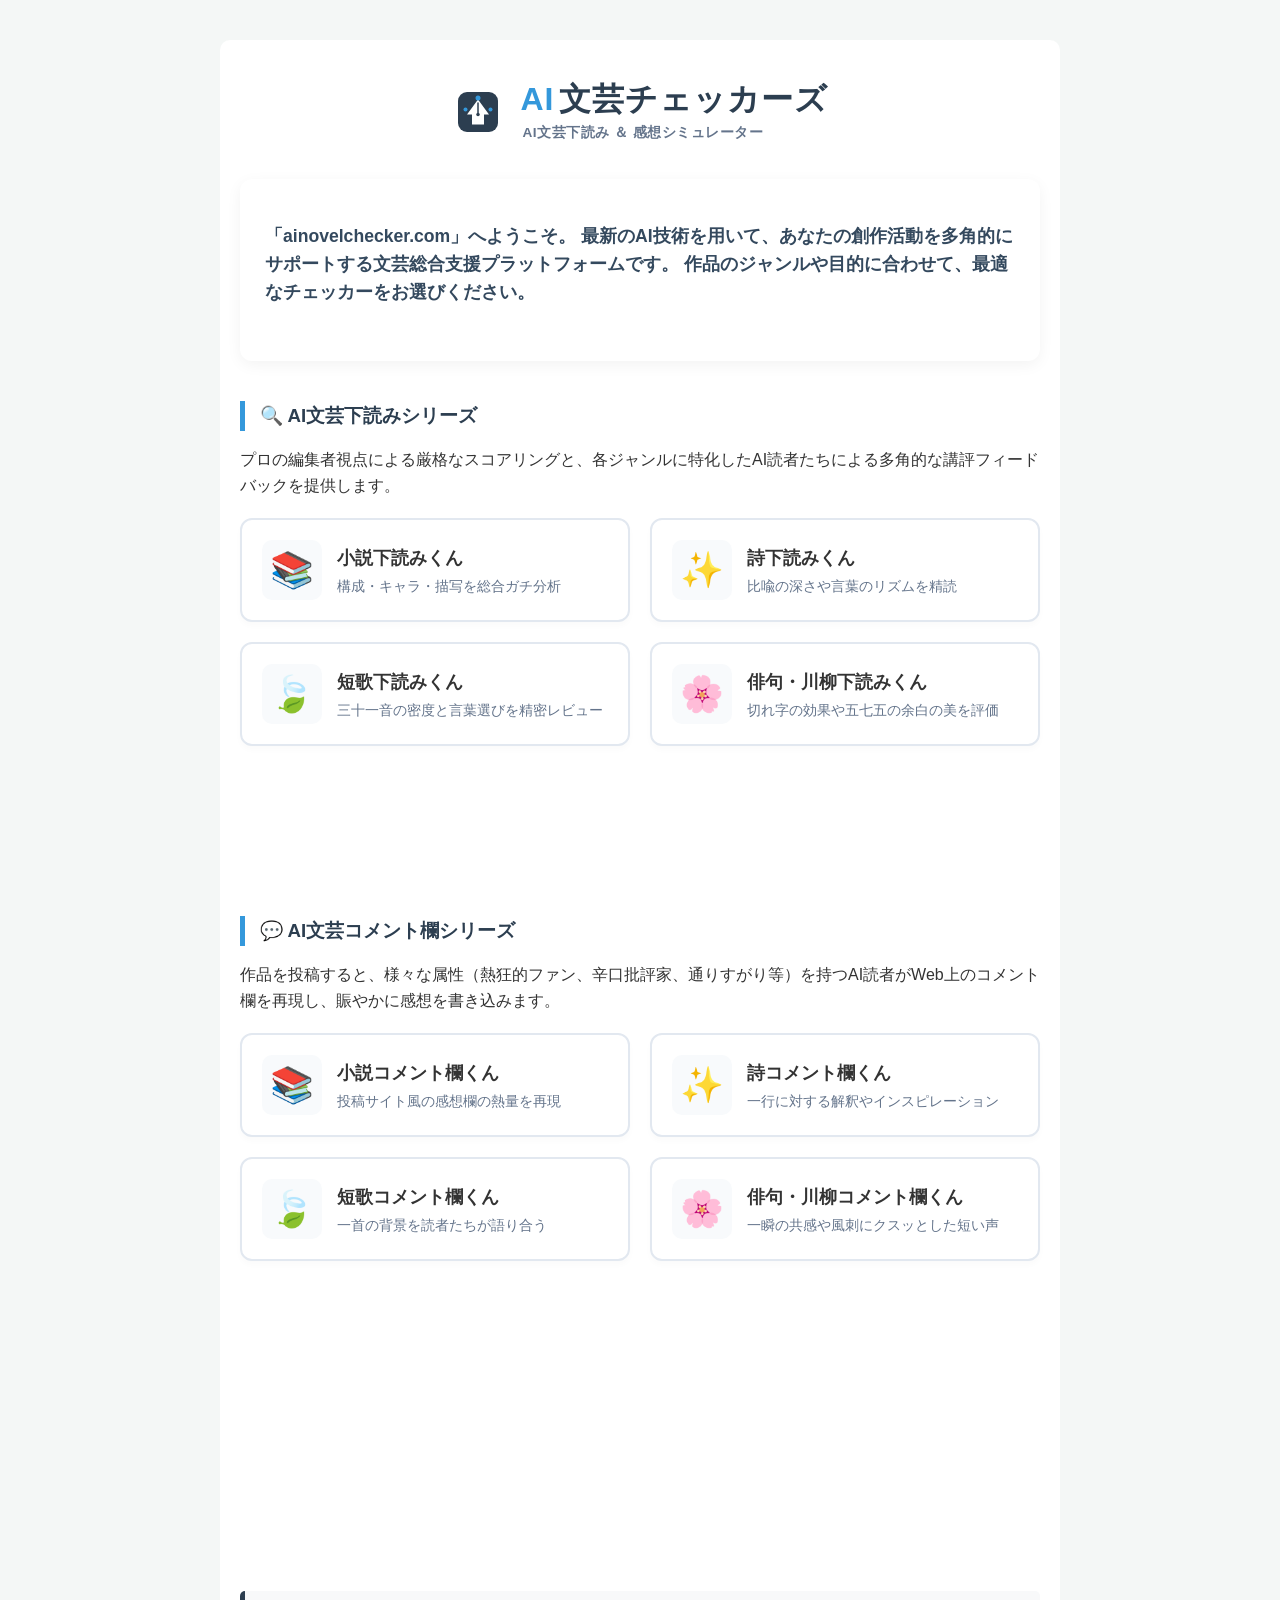
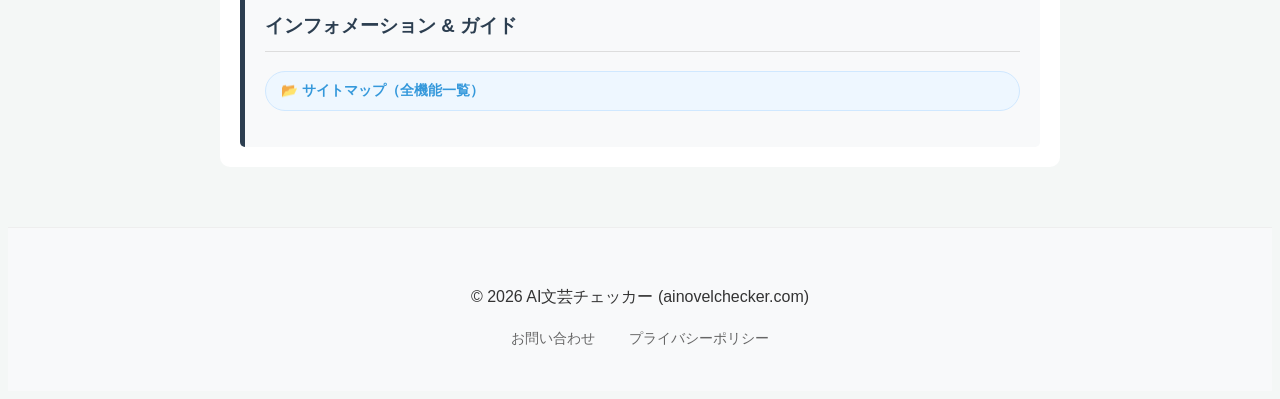
==== index.html @ 9fc8358b "Fix i-mobile ad not rendering for slots added after spot.js load spot.js drains the adsbyimobile que" ====
<!DOCTYPE html>
<html lang="ja">

<head>
    <!-- 👇 ブラウザのタブにロゴを表示する魔法の1行 -->
    <link rel="icon" href="data:image/svg+xml,<svg xmlns='http://www.w3.org/2000/svg' viewBox='0 0 100 100'><rect x='10' y='10' width='80' height='80' rx='18' fill='%232c3e50'/><path d='M50,25 L72,55 L62,55 L62,75 L38,75 L38,55 L28,55 Z' fill='%23ffffff'/><line x1='50' y1='32' x2='50' y2='52' stroke='%232c3e50' stroke-width='3' stroke-linecap='round'/><circle cx='50' cy='55' r='3.5' fill='%232c3e50'/><circle cx='50' cy='22' r='5' fill='%233498db'/><circle cx='75' cy='45' r='4' fill='%233498db'/><circle cx='25' cy='45' r='4' fill='%233498db'/><line x1='50' y1='22' x2='50' y2='25' stroke='%233498db' stroke-width='2'/><line x1='72' y1='48' x2='75' y2='45' stroke='%233498db' stroke-width='2'/><line x1='28' y1='48' x2='25' y2='45' stroke='%233498db' stroke-width='2'/></svg>">
    <meta charset="UTF-8">
    <title>AI文芸チェッカーズ | 総合ポータル</title>
    <meta name="description" content="最新のAIを活用した文芸支援プラットフォーム。小説、詩、短歌、俳句の多角的な下読み分析から、読者の反応を再現するコメント欄シミュレーターまで。">
    <meta property="og:title" content="AI文芸チェッカーズ">
    <meta property="og:description" content="AIによる文芸創作支援総合ツール。">
    <meta property="og:type" content="website">
    <meta name="twitter:card" content="summary_large_image">
    <link rel="stylesheet" href="./style.css">
    <style>
        .ad-slot { text-align: center; margin: 40px auto; }
        #ad-slot-1 { min-height: 90px; }
        #ad-slot-2 { min-height: 250px; }
        .ad-sp { display: none; }
        @media (max-width: 768px) {
            .ad-pc { display: none !important; }
            .ad-sp { display: block; }
            body { padding-bottom: 70px; } /* 画面下固定の広告に隠れないための余白 */
        }
    </style>
    <script async src="https://www.googletagmanager.com/gtag/js?id=G-DGFSC9SSPG"></script>
    <script>
        window.dataLayer = window.dataLayer || [];
        function gtag() { dataLayer.push(arguments); }
        gtag('js', new Date());
        gtag('config', 'G-DGFSC9SSPG');
    </script>
</head>

<body>
    <div class="container">
        <!-- 💡 29行目付近の <h1> を、以下のロゴ付きデザインに差し替え -->
<div class="site-logo-container">
    <svg class="site-logo-mark" xmlns="http://www.w3.org/2000/svg" viewBox="0 0 100 100" width="50" height="50">
        <!-- 外枠の知的なスクエア（濃紺） -->
        <rect x="10" y="10" width="80" height="80" rx="18" fill="#2c3e50" />
        
        <!-- 万年筆のペン先（シャープな白抜き） -->
        <path d="M50,25 L72,55 L62,55 L62,75 L38,75 L38,55 L28,55 Z" fill="#ffffff" />
        
        <!-- ペン先のスリット（スリット自体がAIのラインを兼ねる） -->
        <line x1="50" y1="32" x2="50" y2="52" stroke="#2c3e50" stroke-width="3" stroke-linecap="round" />
        <circle cx="50" cy="55" r="3.5" fill="#2c3e50" />
        
        <!-- AIのデジタルノード（未来を照らすシアンブルーのドット光） -->
        <circle cx="50" cy="22" r="5" fill="#3498db" />
        <circle cx="75" cy="45" r="4" fill="#3498db" />
        <circle cx="25" cy="45" r="4" fill="#3498db" />
        <line x1="50" y1="22" x2="50" y2="25" stroke="#3498db" stroke-width="2" />
        <line x1="72" y1="48" x2="75" y2="45" stroke="#3498db" stroke-width="2" />
        <line x1="28" y1="48" x2="25" y2="45" stroke="#3498db" stroke-width="2" />
    </svg>
    <div class="site-logo-text">
        <h1 class="main-title"><span class="highlight-ai">AI</span>文芸チェッカーズ</h1>
        <p class="sub-tagline">AI文芸下読み ＆ 感想シミュレーター</p>
    </div>
</div>
        
        <section class="service-description">
            <p class="lead-text">
                「ainovelchecker.com」へようこそ。
                最新のAI技術を用いて、あなたの創作活動を多角的にサポートする文芸総合支援プラットフォームです。
                作品のジャンルや目的に合わせて、最適なチェッカーをお選びください。
            </p>
        </section>
        
        <div class="role-section editor-role" style="margin-bottom: 40px;">
            <h3>🔍 AI文芸下読みシリーズ</h3>
            <p style="margin-bottom: 20px;">プロの編集者視点による厳格なスコアリングと、各ジャンルに特化したAI読者たちによる多角的な講評フィードバックを提供します。</p>
            

            <div class="reader-intro-grid">
                <a href="./novel/shitayomi.html" class="portal-tile-link text-blue">
                    <span class="tile-icon">📚</span>
                    <div class="tile-main">
                        <h4>小説下読みくん</h4>
                        <p>構成・キャラ・描写を総合ガチ分析</p>
                    </div>
                </a>
                <a href="./poetry/shitayomi.html" class="portal-tile-link text-blue">
                    <span class="tile-icon">✨</span>
                    <div class="tile-main">
                        <h4>詩下読みくん</h4>
                        <p>比喩の深さや言葉のリズムを精読</p>
                    </div>
                </a>
                <a href="./tanka/shitayomi.html" class="portal-tile-link text-blue">
                    <span class="tile-icon">🍃</span>
                    <div class="tile-main">
                        <h4>短歌下読みくん</h4>
                        <p>三十一音の密度と言葉選びを精密レビュー</p>
                    </div>
                </a>
                <a href="./haiku/shitayomi.html" class="portal-tile-link text-blue">
                    <span class="tile-icon">🌸</span>
                    <div class="tile-main">
                        <h4>俳句・川柳下読みくん</h4>
                        <p>切れ字の効果や五七五の余白の美を評価</p>
                    </div>
                </a>
            </div>
        </div>

        <!-- 広告①（PCのみ）：シリーズ間 -->
        <div id="ad-slot-1" class="ad-slot ad-pc"></div>

        <div class="role-section reader-role" style="margin-bottom: 40px;">
            <h3>💬 AI文芸コメント欄シリーズ</h3>
            <p style="margin-bottom: 20px;">作品を投稿すると、様々な属性（熱狂的ファン、辛口批評家、通りすがり等）を持つAI読者がWeb上のコメント欄を再現し、賑やかに感想を書き込みます。</p>
            
            <div class="reader-intro-grid">
                <a href="./novel/comment.html" class="portal-tile-link text-green">
                    <span class="tile-icon">📚</span>
                    <div class="tile-main">
                        <h4>小説コメント欄くん</h4>
                        <p>投稿サイト風の感想欄の熱量を再現</p>
                    </div>
                </a>
                <a href="./poetry/comment.html" class="portal-tile-link text-green">
                    <span class="tile-icon">✨</span>
                    <div class="tile-main">
                        <h4>詩コメント欄くん</h4>
                        <p>一行に対する解釈やインスピレーション</p>
                    </div>
                </a>
                <a href="./tanka/comment.html" class="portal-tile-link text-green">
                    <span class="tile-icon">🍃</span>
                    <div class="tile-main">
                        <h4>短歌コメント欄くん</h4>
                        <p>一首の背景を読者たちが語り合う</p>
                    </div>
                </a>
                <a href="./haiku/comment.html" class="portal-tile-link text-green">
                    <span class="tile-icon">🌸</span>
                    <div class="tile-main">
                        <h4>俳句・川柳コメント欄くん</h4>
                        <p>一瞬の共感や風刺にクスッとした短い声</p>
                    </div>
                </a>
            </div>
        </div>

        <!-- 広告②（PCのみ）：トップ下部 -->
        <div id="ad-slot-2" class="ad-slot ad-pc"></div>

        <div class="editor-section" style="background: #f8f9fa; border-left: 5px solid #2c3e50;">
            <h3>インフォメーション & ガイド</h3>
            <ul class="analysis-points" style="display: grid; grid-template-columns: repeat(auto-fit, minmax(200px, 1fr)); gap: 10px; margin-top: 15px;">
                <li>📂 <a href="./sitemap.html" style="color: #3498db; text-decoration: none; font-weight: bold;">サイトマップ（全機能一覧）</a></li>
            </ul>
        </div>
    </div>

    <footer class="site-footer">
        <div class="footer-content">
            <p>© 2026 AI文芸チェッカー (ainovelchecker.com)</p>
            <div class="footer-links">
                <a href="https://forms.gle/KT9CneuF4Z4AGE18A" target="_blank">お問い合わせ</a>
                <a href="./privacy.html">プライバシーポリシー</a>
            </div>
        </div>
    </footer>


    <!-- 広告③のスマホ用（画面下固定）。スマホ幅のときだけ読み込む -->
    <div id="ad-slot-sp" class="ad-sp"></div>

    <script>
    // i-mobile 広告：PC用2枠とスマホ用1枠を画面幅で出し分けて読み込む
    (function () {
        var isPC = window.matchMedia('(min-width: 769px)').matches;
        // 標準タグと同じく、広告ごとに spot.js を読み込む（読み込み済みの後から追加した枠も処理させるため）
        function showAd(slotId, mid, asid, elementId) {
            var slot = document.getElementById(slotId);
            if (!slot || slot.getAttribute('data-loaded')) return;
            slot.setAttribute('data-loaded', '1');
            var box = document.createElement('div');
            box.id = elementId;
            slot.appendChild(box);
            (window.adsbyimobile = window.adsbyimobile || []).push({
                pid: 85497, mid: mid, asid: asid, type: 'banner', display: 'inline', elementid: elementId
            });
            var s = document.createElement('script');
            s.async = true;
            s.src = 'https://imp-adedge.i-mobile.co.jp/script/v1/spot.js?20220104';
            box.appendChild(s);
        }

        if (isPC) {
            // ① シリーズ間（ビッグバナー）
            showAd('ad-slot-1', 596678, 1946949, 'im-d3920e8532cb47bbaefc0fcbe9091da3');
            // ② トップ下部（レクタングル）
            showAd('ad-slot-2', 596678, 1946950, 'im-142f1d3ccf2b4320bd698e949b0eedc1');
        } else {
            // スマホ（画面下固定）
            var sp = document.getElementById('ad-slot-sp');
            sp.style.cssText = 'position:fixed;bottom:0;left:0;right:0;width:100%;background:rgba(0,0,0,0.7);z-index:99998;text-align:center;transform:translate3d(0,0,0);';
            showAd('ad-slot-sp', 596679, 1946951, 'im-76718169a1a44655a39a4279729cdf89');
        }
    })();
    </script>

    <script>
        // リンクカードにホバーエフェクト用スタイルをJSから適用、またはcssに書いてもOKです
        document.querySelectorAll('.intro-card').forEach(card => {
            card.addEventListener('mouseenter', () => card.style.transform = 'translateY(-5px)');
            card.addEventListener('mouseleave', () => card.style.transform = 'translateY(0)');
        });
    </script>
</body>

</html>
---- style.css ----
body {
    font-family: sans-serif;
    background: #f4f7f6;
    color: #333;
    line-height: 1.6;
}

.container {
    height: auto !important;
    overflow: visible !important;
    max-width: 800px;
    margin: 40px auto;
    padding: 20px;
    background: white;
    border-radius: 10px;
    shadow: 0 4px 6px rgba(0, 0, 0, 0.1);
}


#result {
    overflow: visible !important; /* 隠れている部分を強制的に出す */
    height: auto !important;     /* 高さを固定せず中身に合わせる */
    background-color: white;     /* 背景が透明だと真っ白に見えることがある */
}

textarea {
    width: 100%;
    height: 300px;
    margin-bottom: 20px;
    padding: 10px;
    border: 1px solid #ddd;
    border-radius: 5px;
    font-size: 16px;
}

.actions {
    display: flex;
    justify-content: space-between;
    align-items: center;
    margin-bottom: 20px;
}

button {
    padding: 10px 25px;
    background: #2c3e50;
    color: white;
    border: none;
    border-radius: 5px;
    cursor: pointer;
    font-size: 18px;
}

button:hover {
    background: #34495e;
}

.hidden {
    display: none !important;
}

/* 報酬・保存エリア全体の調整 */
/* 保存エリア：リワード用からシンプルに書き換え */
.save-area {
    display: flex;
    justify-content: center;
    margin: 40px 0;
}

#save-image-btn {
    padding: 15px 40px;
    font-size: 1.2rem;
    background-color: #27ae60;
    color: white;
    border: none;
    border-radius: 50px;
    cursor: pointer;
    box-shadow: 0 4px 15px rgba(39, 174, 96, 0.3);
}

/* 4枚を並べるグリッド */
.example-grid {
    display: grid;
    /* 💡 最小幅を「40%以上」にすることで、3枚目が必ず2行目に落ちるようにします */
    grid-template-columns: repeat(auto-fit, minmax(45%, 1fr)); 
    gap: 15px; 
    margin-top: 20px;
    max-width: 600px; /* 💡 あまり広がりすぎないよう制限 */
    margin-left: auto;
    margin-right: auto;
}

/* 画像とラベルを囲む枠 */
.thumb-wrapper {
    display: flex;
    flex-direction: column;
    align-items: center;
    background: #ffffff;
    padding: 8px;
    border-radius: 8px;
    border: 1px solid #eee;
    box-shadow: 0 2px 5px rgba(0,0,0,0.05);
    transition: 0.3s;
}

.thumb-wrapper:hover {
    transform: translateY(-3px);
    border-color: #3498db;
    box-shadow: 0 5px 15px rgba(0,0,0,0.1);
}

/* 画像自体の設定 */
.zoomable {
    width: 100%;
    height: auto;
    cursor: pointer;
    border-radius: 4px;
}

/* ラベル */
.thumb-label {
    margin-top: 8px;
    font-size: 0.8rem;
    color: #555;
    font-weight: bold;
}

/* 📱 スマホ画面（幅が狭い時）の設定 */
@media (max-width: 480px) {
    .example-grid {
        /* スマホでも2-2を維持するか、1列にするか選べます */
        /* 1列にしたい場合はここを 1fr にしてください */
        grid-template-columns: repeat(2, 1fr); 
        gap: 10px;
    }
}

/* フッターデザイン */
.site-footer {
    margin-top: 60px;
    padding: 40px 0;
    background-color: #f8f9fa;
    border-top: 1px solid #eee;
    text-align: center;
}

.footer-links a {
    margin: 0 15px;
    color: #666;
    text-decoration: none;
    font-size: 0.9rem;
}

.footer-links a:hover {
    text-decoration: underline;
}

/* ポリシーモーダル */
#policy-modal {
    position: fixed;
    top: 0; left: 0; width: 100%; height: 100%;
    background: rgba(0,0,0,0.7);
    display: flex; justify-content: center; align-items: center;
    z-index: 2000;
}
.modal-content {
    background: white; padding: 30px; border-radius: 10px; max-width: 500px;
}

.service-description {
    text-align: left;
    margin-bottom: 40px;
    background: #ffffff;
    padding: 25px;
    border-radius: 12px;
    box-shadow: 0 4px 15px rgba(0,0,0,0.05);
}

.lead-text {
    font-size: 1.1rem;
    color: #34495e;
    margin-bottom: 30px;
    font-weight: bold;
}

.role-section h3 {
    color: #2c3e50;
    border-left: 5px solid #3498db;
    padding-left: 15px;
    margin-bottom: 15px;
}

.analysis-points {
    display: flex;
    flex-wrap: wrap;
    gap: 10px;
    list-style: none;
    padding: 0;
}

.analysis-points li {
    background: #eef7ff;
    padding: 8px 15px;
    border-radius: 20px;
    font-size: 0.85rem;
    border: 1px solid #d0e8ff;
}

.section-divider {
    border: 0;
    border-top: 1px dashed #ddd;
    margin: 30px 0;
}

.reader-intro-grid {
    display: grid;
    /* 💡 ここがポイント：最小幅を「45%」程度にすることで、3列目を強引に次の行へ送ります */
    grid-template-columns: repeat(auto-fit, minmax(45%, 1fr));
    gap: 20px; /* 少し広めに取ると2-2の境界が綺麗に見えます */
    margin-top: 15px;
}

/* 📱 スマホ（幅が狭い画面）では1列にするための設定 */
@media (max-width: 600px) {
    .reader-intro-grid {
        grid-template-columns: 1fr;
    }
}

.intro-card {
    background: #fdfdfd;
    border: 1px solid #eee;
    padding: 15px;
    border-radius: 8px;
    /* 💡 高さを揃えるために display: flex を活用 */
    display: flex;
    flex-direction: column;
    height: 100%; 
}

.intro-card:hover {
    transform: translateY(-3px);
    border-color: #3498db;
}

.intro-card h4 {
    margin: 0 0 10px 0;
    color: #3498db;
    font-size: 1rem;
}

.guide-text {
    font-size: 1.2rem;
    font-weight: bold;
    color: #2c3e50;
    margin-top: 30px;
}

/* 「JPGダウンロード」ボタン */
#save-image-btn {
    background-color: #27ae60; /* 成功・保存をイメージする緑系 */
    color: white;
}

#save-image-btn:hover {
    background-color: #219150;
    transform: translateY(-2px);
}

/* ボタン同士が重ならないようにマージンを追加 */
.reward-area button + button {
    margin-top: 15px;
}

/* 広告モーダルの背景 */
#video-ad-modal {
    position: fixed;
    top: 0; left: 0;
    width: 100%; height: 100%;
    background: rgba(0, 0, 0, 0.9);
    display: flex;
    justify-content: center;
    align-items: center;
    z-index: 10000;
}

/* 広告の中身 */
.ad-content {
    width: 90%;
    max-width: 400px;
    background: #222;
    padding: 20px;
    border-radius: 10px;
    text-align: center;
    color: white;
}

.ad-video-placeholder {
    width: 100%;
    height: 200px;
    background: #444;
    display: flex;
    justify-content: center;
    align-items: center;
    margin-bottom: 20px;
}

/* プログレスバー */
.progress-bar-container {
    width: 100%;
    height: 8px;
    background: #555;
    border-radius: 4px;
    margin-top: 10px;
    overflow: hidden;
}

#ad-progress-bar {
    width: 0%;
    height: 100%;
    background: #f1c40f;
    transition: width 1s linear; /* 1秒ごとにスムーズに伸びる */
}

/* バナー全体のコンテナ */
.ad-banner-top, .ad-banner-bottom {
    width: 100%;
    margin: 20px auto;
    text-align: center;
}

/* 728x90サイズの枠（レスポンシブ対応） */
.ad-placeholder-728x90 {
    display: inline-block;
    max-width: 100%; /* 画面からはみ出さないように */
    background: #fdfdfd;
    border: 1px solid #eee;
    overflow: hidden;
}

.ad-placeholder-728x90 img {
    max-width: 100%;
    height: auto;
    display: block;
}

/* モバイル用の調整：画面が狭いときはバナーを少し小さく見せる */
@media (max-width: 768px) {
    .ad-banner-top {
        margin: 10px 0;
    }
    .ad-label {
        transform: scale(0.8);
    }
}

/* 共通の広告ラベル */
.ad-label {
    font-size: 10px;
    color: #999;
    text-align: center;
    margin-bottom: 5px;
    letter-spacing: 1px;
}

/* ローディング中の広告（四角形 300x250想定） */
.ad-space-loading {
    margin-top: 30px;
    padding: 15px;
    background: #f0f0f0;
    border-radius: 8px;
}

/* 結果の間の広告（横長 728x90想定） */
.ad-space-inline {
    margin: 30px 0;
    padding: 10px 0;
    text-align: center;
}

.ad-placeholder, .ad-placeholder-horizontal {
    display: flex;
    justify-content: center;
    align-items: center;
    background: #fff;
    border: 1px dashed #ccc;
    min-height: 100px;
}

.result-header {
    text-align: center; /* 中央寄せにするとインパクトが出ます */
    margin-top: -10px;
    margin-bottom: 30px;
    padding-bottom: 20px;
    border-bottom: 2px dashed #ddd;
}

.result-header h2 {
    margin-bottom: 20px;
    font-size: 1.5rem;
}

/* メインの大きな星専用のスタイル */
#main-star-rating {
    font-size: 2rem; /* サイズを大きく */
    letter-spacing: 8px;
    filter: drop-shadow(0 0 2px rgba(241, 196, 15, 0.5)); /* ほんのり光らせる */
}

/* ついでに、平均スコアの数字も強調 */
#avg-score {
    color: #e67e22;
    font-size: 2.0rem;
}

/* チャートのサイズ固定 */
.chart-container {
    width: 100%;
    max-width: 400px;
    margin: 0 auto;
    position: relative;
}

/* 読者カードと編集者エリアの間の区切り */
.editor-feedback-area {
    margin-top: 30px;
    padding-top: 30px;
    border-top: 2px dashed #ddd;
}

/* 編集部総括のボックスを少しプロっぽく */
.editor-section {
    background: #f9f9f9;
    padding: 25px;
    border-radius: 10px;
    border-left: 10px solid #2c3e50;
    margin-top: 20px;
}

.editor-section h3 {
    margin-top: 0;
    color: #2c3e50;
    border-bottom: 1px solid #ddd;
    padding-bottom: 10px;
}

/* 良い点・悪い点の横並び */
.editor-points {
    display: flex;
    gap: 20px;
    margin-bottom: 30px;
}

.point-box {
    flex: 1;
    padding: 15px;
    border-radius: 8px;
}

.good {
    background-color: #e8f5e9;
    border: 1px solid #c8e6c9;
}

.bad {
    background-color: #fff3e0;
    border: 1px solid #ffe0b2;
}

.point-box h3 {
    margin-top: 0;
    font-size: 1.1rem;
}

.point-box ul {
    padding-left: 20px;
    margin-bottom: 0;
}

.point-box li {
    margin-bottom: 8px;
    font-size: 0.95rem;
}

/* スマホ対応：縦並びに切り替え */
@media (max-width: 600px) {
    .editor-points {
        flex-direction: column;
    }
}

/* 読者リスト全体 */
#reader-cards {
    display: flex;
    flex-direction: column;
    gap: 20px;
    margin-top: 20px;
}

/* 読者カード（横長） */
.card {
    display: flex;
    gap: 15px;
    background: #fff;
    padding: 20px;
    border-radius: 8px;
    border: 1px solid #eee;
    box-shadow: 0 2px 4px rgba(0,0,0,0.05);
}

/* アイコン（仮：丸いグレーの円） */
.reader-icon {
    width: 50px;
    height: 50px;
    background: #e0e0e0;
    border-radius: 50%;
    display: flex;
    align-items: center;
    justify-content: center;
    font-size: 1.5rem;
    flex-shrink: 0;
}

/* 右側のコンテンツ */
.reader-content {
    flex-grow: 1;
}

/* 名前・属性・スコアの1行目 */
.reader-header {
    margin-bottom: 5px;
}

.reader-name { font-weight: bold; font-size: 1.1rem; margin-right: 10px; }
.reader-meta { font-size: 0.85rem; color: #777; } /* 性別・age用 */

/* 星と数字の2行目 */
.reader-rating-row {
    display: flex;
    align-items: center;
    gap: 10px;
    margin-bottom: 10px;
}

.reader-score { font-size: 0.9rem; color: #444; font-weight: bold; }

/* コメントの3行目 */
.reader-comment {
    margin: 0;
    font-size: 1.0rem;
    color: #333;
    line-height: 1.5;
}

.card h4 {
    margin: 0;
    color: #e67e22;
}

/* 星の土台（共通） */
.star-rating {
    position: relative;
    display: inline-block;
    font-size: 1.2rem;
    color: #ddd; /* 塗られていない星の色（グレー） */
    letter-spacing: 2px;
    cursor: default;
}

/* 塗りつぶされた星（黄色） */
.star-rating::before {
    content: "★★★★★";
    position: absolute;
    top: 0;
    left: 0;
    width: var(--rating-width); /* ここがJSで動的に変わる（重要） */
    color: #f1c40f; /* 塗りつぶしの色（ゴールド） */
    overflow: hidden;
    white-space: nowrap;
}

/* 読者カード内の星の位置調整 */
.reader-stars-container {
    margin-left: 10px;
    vertical-align: middle;
}

.editor-section {
    margin-top: 30px;
    padding: 20px;
    background: #eee;
    border-radius: 5px;
}

#loading {
    text-align: center;
    font-weight: bold;
    color: #3498db;
}

/* style.css の末尾に追加 */
#image-modal {
    position: fixed;
    top: 0;
    left: 0;
    width: 100%;
    height: 100%;
    z-index: 9999;
    display: flex;
    justify-content: center;
    align-items: center;
}

#image-modal.hidden {
    display: none !important; /* hiddenクラスがある時は完全に消す */
}

.modal-overlay {
    position: absolute;
    top: 0;
    left: 0;
    width: 100%;
    height: 100%;
    background: rgba(0, 0, 0, 0.85);
    cursor: pointer; /* 「ここを押せば閉じられる」と視覚的に伝える */
}

.modal-content-wrapper {
    position: relative;
    max-width: 90%;
    max-height: 90%;
    z-index: 10000;
}

#full-img {
    width: 100%;
    height: auto;
    border: 3px solid white;
    border-radius: 5px;
}

.close-modal {
    position: absolute;
    top: -45px; /* 少し上に余裕を持たせる */
    right: 0;
    color: white;
    font-size: 40px; /* 少し大きく */
    cursor: pointer;
    padding: 10px; /* クリックできる範囲を広げる */
    line-height: 1;
}

/* ポータル用の追加スタイル */
.portal-grid {
    margin-top: 40px;
}

.portal-link {
    text-decoration: none;
    color: inherit;
    transition: transform 0.2s, border-color 0.2s;
    cursor: pointer;
}

.portal-link:hover {
    transform: translateY(-5px);
    border-color: #3498db;
    background: #f8fbff;
}

.portal-link.full-width {
    grid-column: 1 / -1; /* 2列をぶち抜いて表示 */
    text-align: center;
}

.portal-link.full-width .reader-icon {
    margin: 0 auto 10px auto;
}

.portal-about {
    margin-top: 50px;
    border-left: 5px solid #2c3e50;
    background: #f9f9f9;
}

.portal-about a {
    color: #3498db;
    text-decoration: none;
}

.portal-about a:hover {
    text-decoration: underline;
}

/* ==========================================
   🚀 ポータル専用 タイルリンクデザイン
   ========================================== */
.portal-tile-link {
    display: flex;
    align-items: center;
    gap: 15px;
    background: #ffffff;
    border: 2px solid #e2e8f0;
    border-radius: 12px;
    padding: 20px;
    text-decoration: none;
    color: inherit;
    transition: all 0.2s ease;
    box-shadow: 0 4px 6px rgba(0, 0, 0, 0.02);
}

/* 左側の大きな絵文字アイコン */
.tile-icon {
    font-size: 2.2rem;
    display: flex;
    align-items: center;
    justify-content: center;
    width: 60px;
    height: 60px;
    background: #f8fafc;
    border-radius: 10px;
    flex-shrink: 0;
    transition: transform 0.2s ease;
}

.tile-main {
    flex-grow: 1;
}

.tile-main h4 {
    margin: 0 0 5px 0;
    font-size: 1.1rem;
    font-weight: bold;
    transition: color 0.2s ease;
}

.tile-main p {
    margin: 0;
    font-size: 0.85rem;
    color: #64748b;
    line-height: 1.4;
}

/* 🟦 下読みシリーズ（ブルー）のホバー効果 */
.text-blue:hover {
    border-color: #3498db;
    background: #f0f7fc;
    transform: translateY(-3px);
    box-shadow: 0 6px 15px rgba(52, 152, 219, 0.15);
}
.text-blue:hover .tile-main h4 { color: #3498db; }
.text-blue:hover .tile-icon { transform: scale(1.1); background: #e1f0fa; }

/* 🟩 コメント欄シリーズ（グリーン）のホバー効果 */
.text-green:hover {
    border-color: #27ae60;
    background: #f0fbf4;
    transform: translateY(-3px);
    box-shadow: 0 6px 15px rgba(39, 174, 96, 0.15);
}
.text-green:hover .tile-main h4 { color: #27ae60; }
.text-green:hover .tile-icon { transform: scale(1.1); background: #e1f7e9; }

/* ==========================================
   ❓ FAQ・利用シーン セクション
   ========================================== */
.faq-item {
    margin-bottom: 18px;
}

.faq-item:last-child {
    margin-bottom: 0;
}

.faq-q {
    font-weight: bold;
    color: #2c3e50;
    margin: 0 0 5px 0;
}

.faq-a {
    margin: 0;
    padding-left: 1.2em;
    color: #555;
}

/* ==========================================
   ✒️ 総合ポータル用 サイトロゴ・スタイル
   ========================================== */
.site-logo-container {
    display: flex;
    align-items: center;
    justify-content: center; /* センターに美しく配置 */
    gap: 18px;
    margin-top: 20px;
    margin-bottom: 35px;
}

/* ロゴマーク（SVG）の浮遊ホバーエフェクト */
.site-logo-mark {
    flex-shrink: 0;
    transition: transform 0.3s cubic-bezier(0.175, 0.885, 0.32, 1.275);
}
.site-logo-container:hover .site-logo-mark {
    transform: translateY(-4px) rotate(3deg); /* マウスを乗せると可愛く弾む */
}

.site-logo-text {
    text-align: left;
}

/* もともとのH1をロゴの横に収まるサイズに最適化 */
.site-logo-text .main-title {
    font-size: 2rem;
    color: #2c3e50;
    margin: 0;
    padding: 0;
    line-height: 1.2;
    letter-spacing: 1px;
    font-weight: 800;
}

/* 「AI」の文字だけテック感のあるシアンブルーにしてメリハリを出す */
.highlight-ai {
    color: #3498db;
    font-family: 'Inter', 'Futura', sans-serif;
    margin-right: 4px;
}

/* サイトが何であるかを1秒で伝えるサブタグライン */
.sub-tagline {
    margin: 4px 0 0 2px;
    font-size: 0.85rem;
    color: #64748b;
    font-weight: bold;
    letter-spacing: 0.5px;
}

/* スマホ画面でのレスポンシブ対応 */
@media (max-width: 480px) {
    .site-logo-container {
        flex-direction: column;
        gap: 10px;
        text-align: center;
    }
    .site-logo-text {
        text-align: center;
    }
    .site-logo-text .main-title {
        font-size: 1.6rem;
    }
}
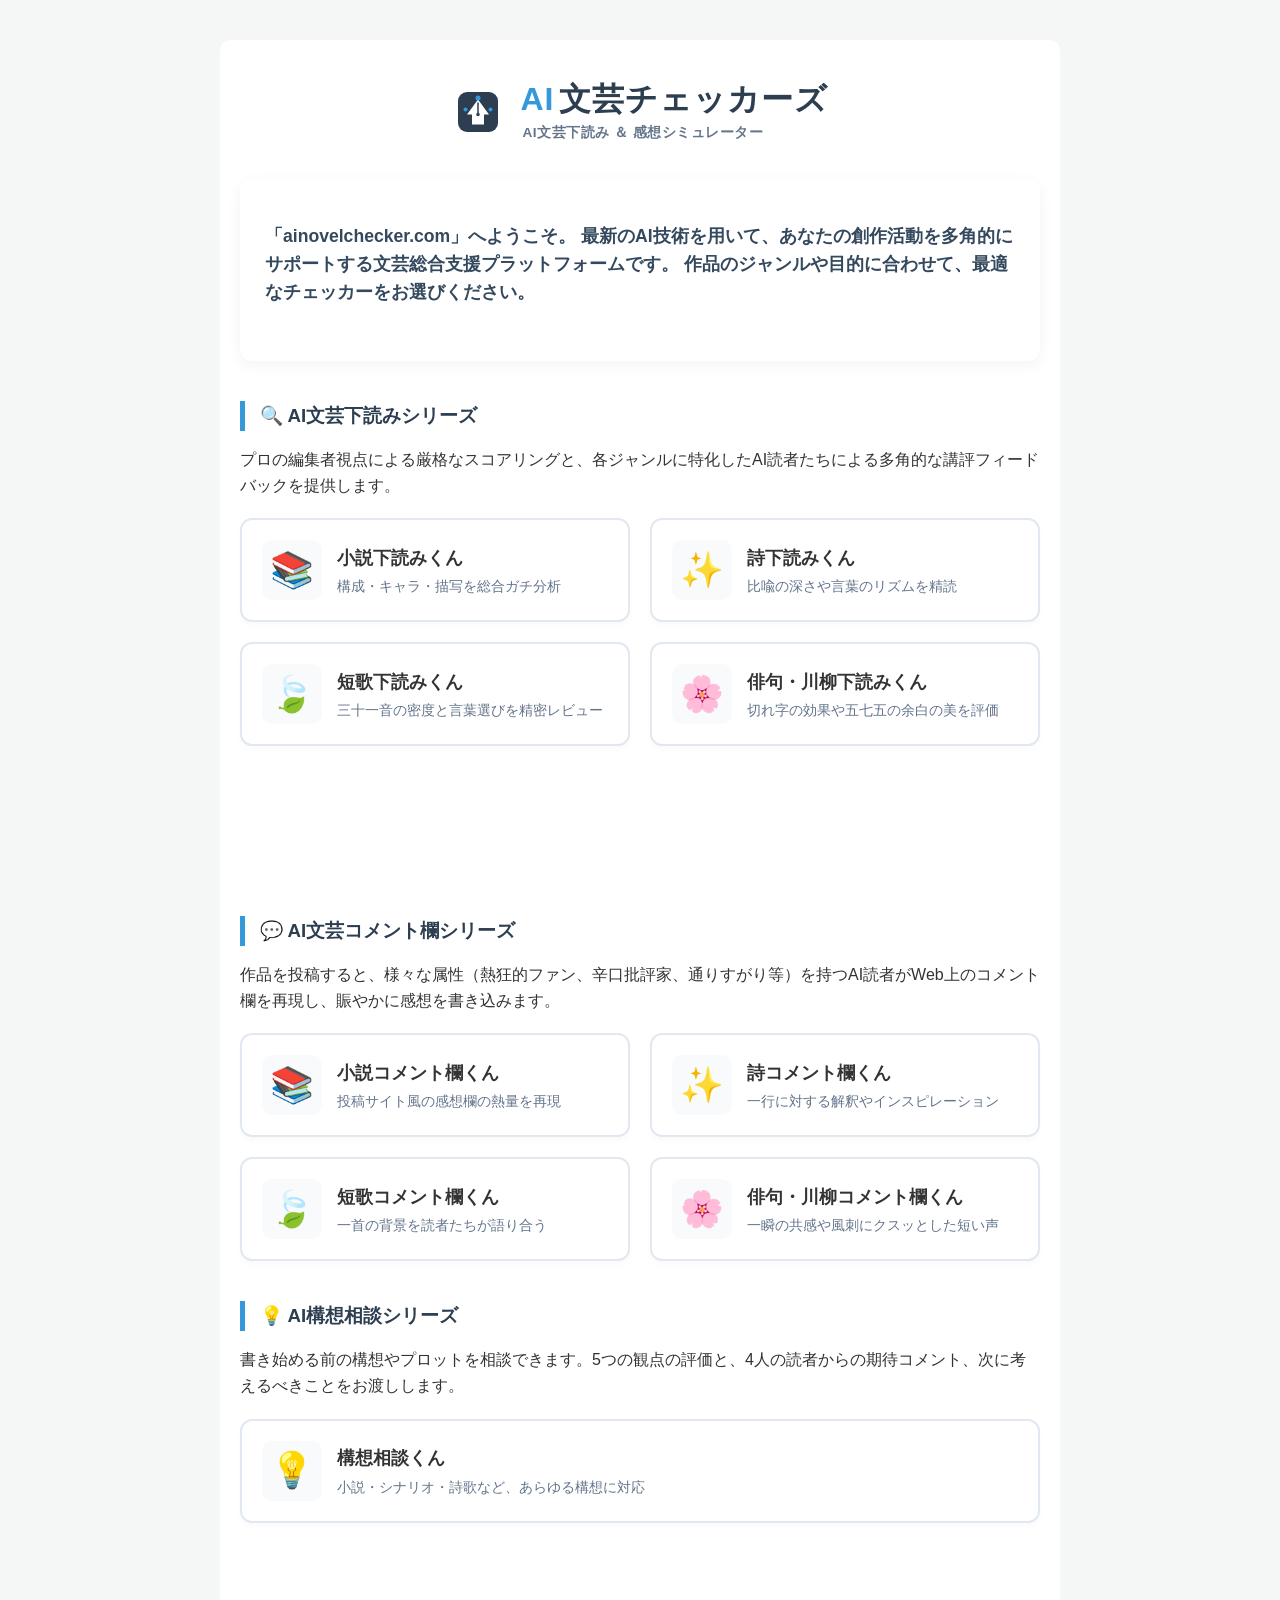
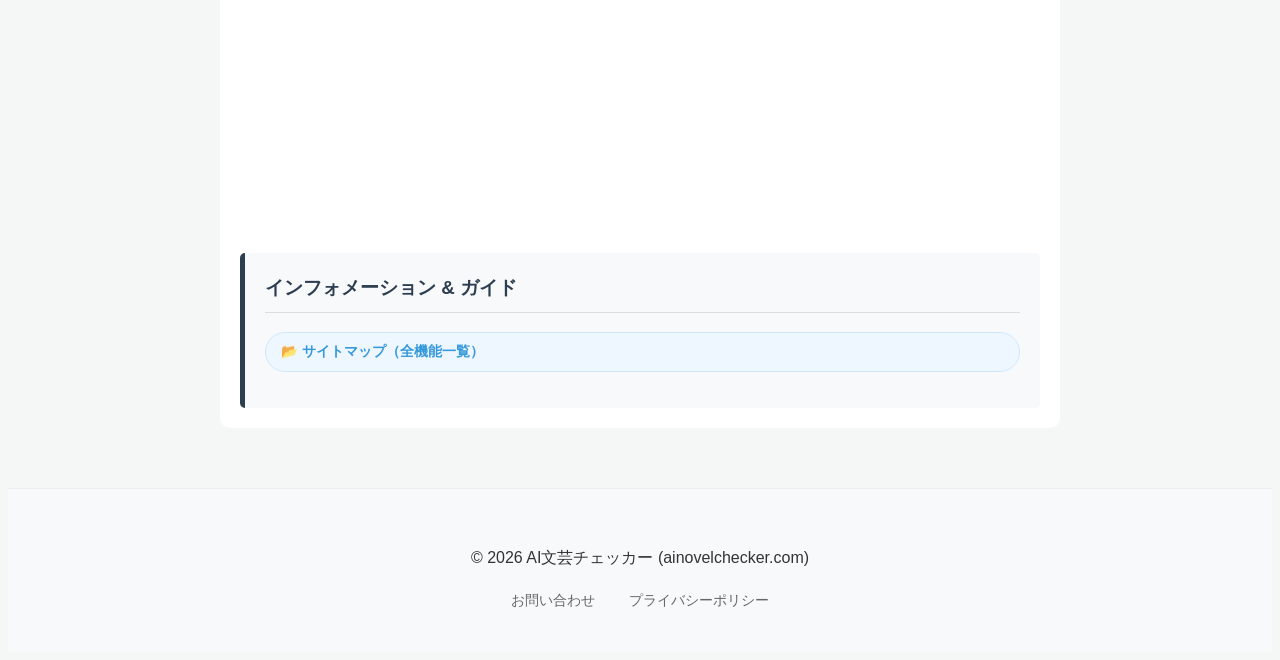
==== commit b0d0d7bb: "Add AI idea consultation service (構想相談くん) - Add /api/idea endpoint: 5-axis review (stars 2-5), reade" ====
--- a/index.html
+++ b/index.html
@@ -145,6 +145,21 @@
             </div>
         </div>
 
+        <div class="role-section" style="margin-bottom: 40px; border-left-color: #e67e22;">
+            <h3>💡 AI構想相談シリーズ</h3>
+            <p style="margin-bottom: 20px;">書き始める前の構想やプロットを相談できます。5つの観点の評価と、4人の読者からの期待コメント、次に考えるべきことをお渡しします。</p>
+
+            <div class="reader-intro-grid">
+                <a href="./idea/consult.html" class="portal-tile-link text-orange">
+                    <span class="tile-icon">💡</span>
+                    <div class="tile-main">
+                        <h4>構想相談くん</h4>
+                        <p>小説・シナリオ・詩歌など、あらゆる構想に対応</p>
+                    </div>
+                </a>
+            </div>
+        </div>
+
         <!-- 広告②（PCのみ）：トップ下部 -->
         <div id="ad-slot-2" class="ad-slot ad-pc"></div>
 
--- a/style.css
+++ b/style.css
@@ -759,6 +759,16 @@
 }
 .text-green:hover .tile-main h4 { color: #27ae60; }
 .text-green:hover .tile-icon { transform: scale(1.1); background: #e1f7e9; }
+
+/* 🟧 構想相談シリーズ（オレンジ）のホバー効果 */
+.text-orange:hover {
+    border-color: #e67e22;
+    background: #fff8ef;
+    transform: translateY(-3px);
+    box-shadow: 0 6px 15px rgba(230, 126, 34, 0.15);
+}
+.text-orange:hover .tile-main h4 { color: #e67e22; }
+.text-orange:hover .tile-icon { transform: scale(1.1); background: #fdebd6; }
 
 /* ==========================================
    ❓ FAQ・利用シーン セクション
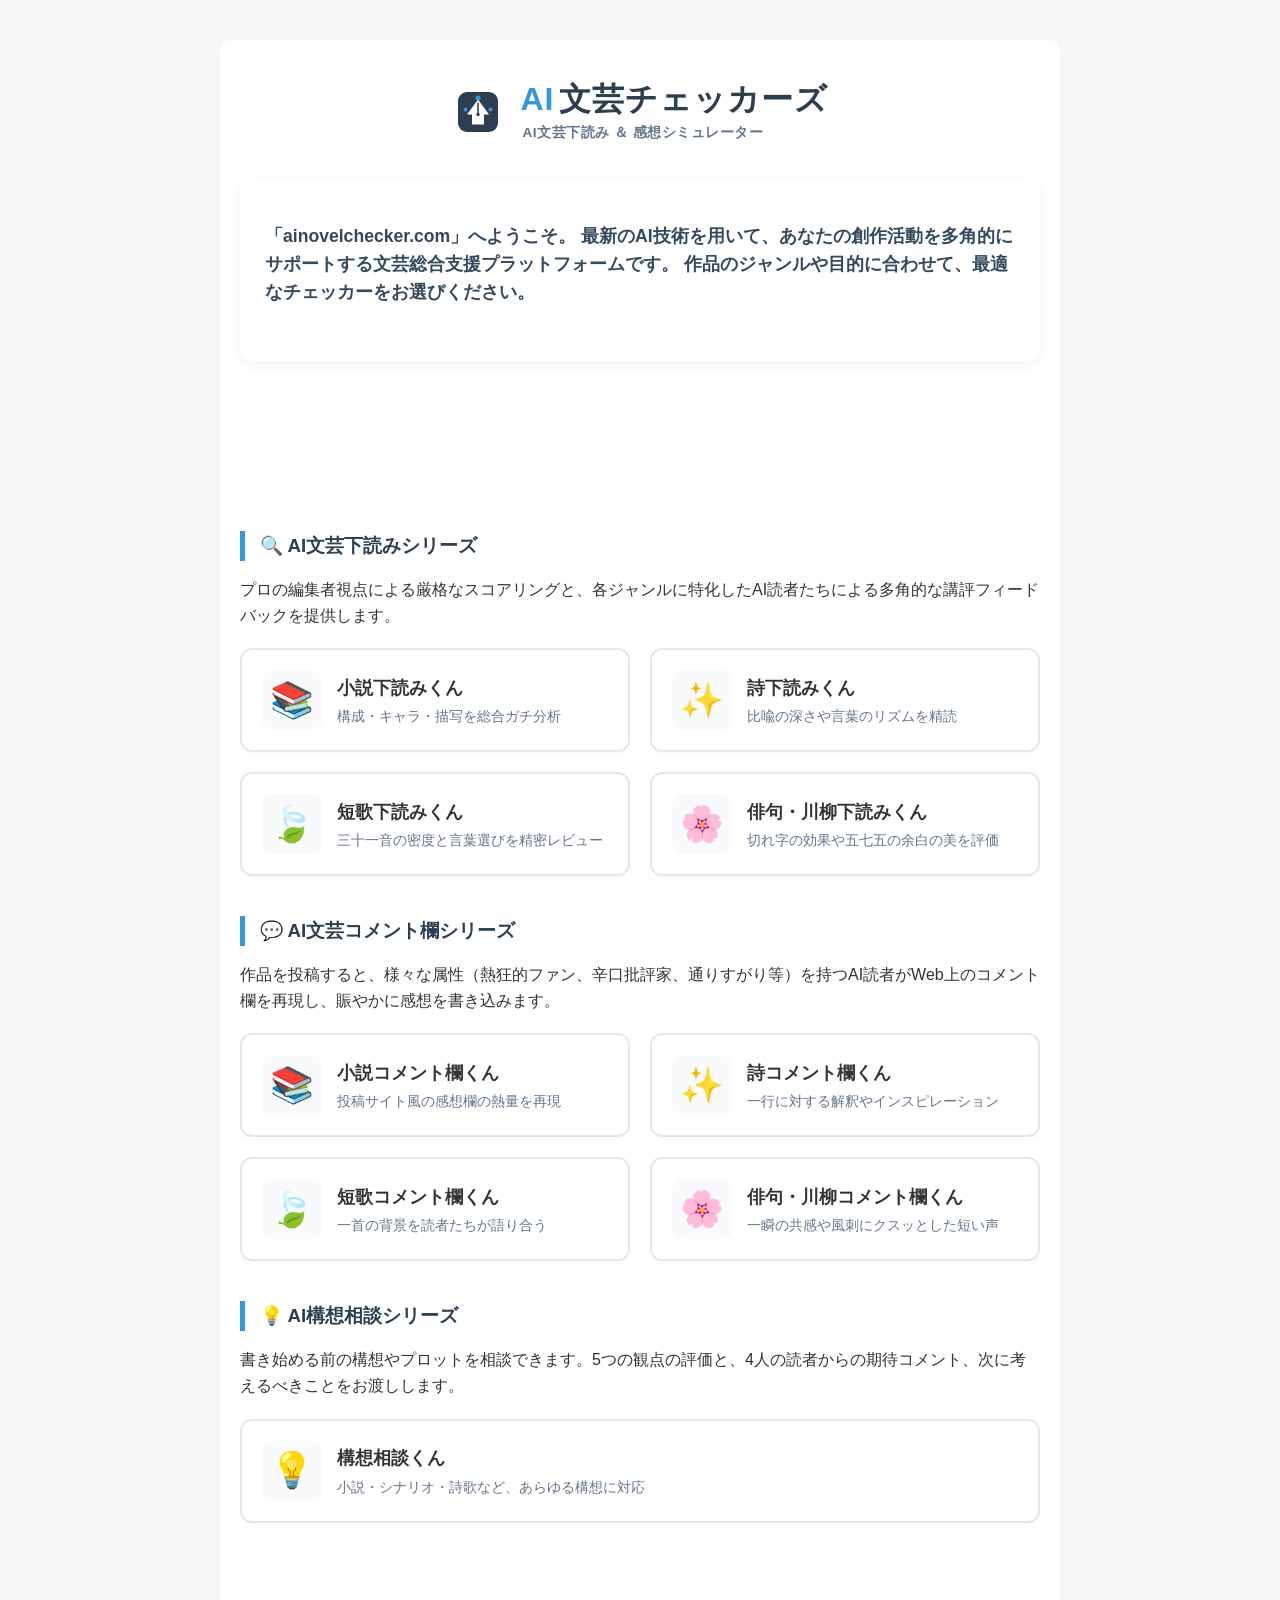
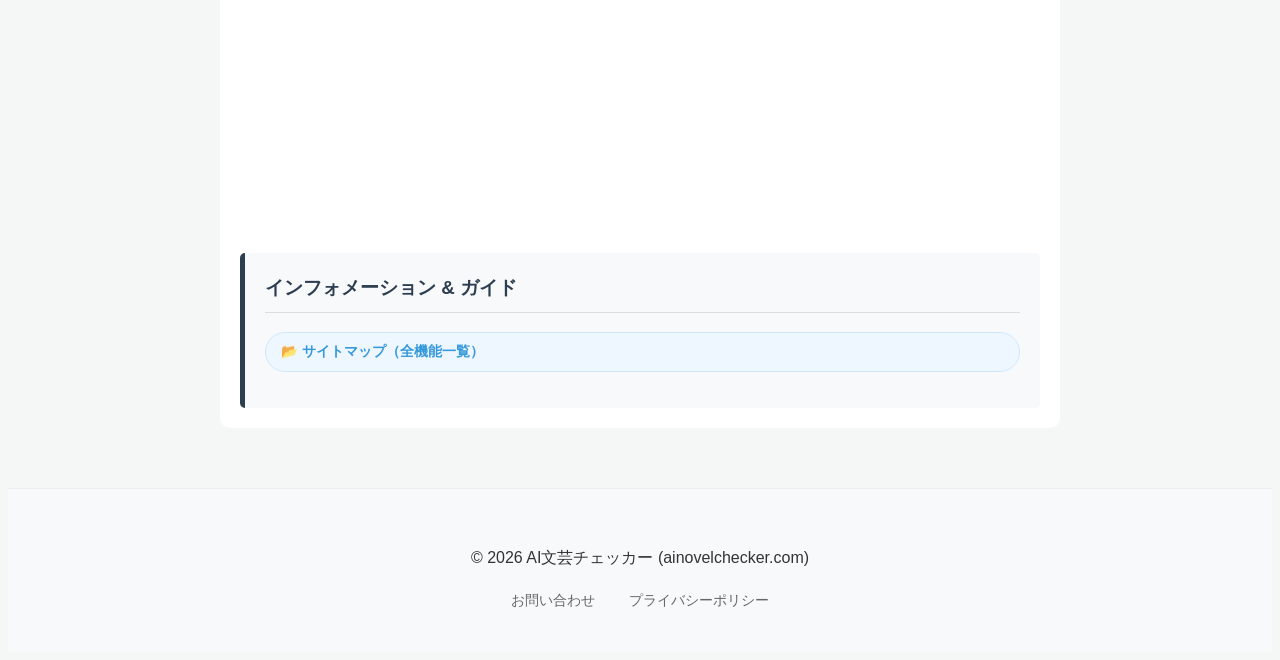
==== commit e46c9951: "Reposition banner ads on top page and sitemap - Top page: move 728x90 banner from between series to " ====
--- a/index.html
+++ b/index.html
@@ -5,6 +5,7 @@
     <!-- 👇 ブラウザのタブにロゴを表示する魔法の1行 -->
     <link rel="icon" href="data:image/svg+xml,<svg xmlns='http://www.w3.org/2000/svg' viewBox='0 0 100 100'><rect x='10' y='10' width='80' height='80' rx='18' fill='%232c3e50'/><path d='M50,25 L72,55 L62,55 L62,75 L38,75 L38,55 L28,55 Z' fill='%23ffffff'/><line x1='50' y1='32' x2='50' y2='52' stroke='%232c3e50' stroke-width='3' stroke-linecap='round'/><circle cx='50' cy='55' r='3.5' fill='%232c3e50'/><circle cx='50' cy='22' r='5' fill='%233498db'/><circle cx='75' cy='45' r='4' fill='%233498db'/><circle cx='25' cy='45' r='4' fill='%233498db'/><line x1='50' y1='22' x2='50' y2='25' stroke='%233498db' stroke-width='2'/><line x1='72' y1='48' x2='75' y2='45' stroke='%233498db' stroke-width='2'/><line x1='28' y1='48' x2='25' y2='45' stroke='%233498db' stroke-width='2'/></svg>">
     <meta charset="UTF-8">
+    <meta name="viewport" content="width=device-width, initial-scale=1.0">
     <title>AI文芸チェッカーズ | 総合ポータル</title>
     <meta name="description" content="最新のAIを活用した文芸支援プラットフォーム。小説、詩、短歌、俳句の多角的な下読み分析から、読者の反応を再現するコメント欄シミュレーターまで。">
     <meta property="og:title" content="AI文芸チェッカーズ">
@@ -17,10 +18,16 @@
         #ad-slot-1 { min-height: 90px; }
         #ad-slot-2 { min-height: 250px; }
         .ad-sp { display: none; }
+        .is-mobile .ad-pc { display: none !important; }
+        .is-mobile .ad-sp {
+            display: block;
+            position: fixed; bottom: 0; left: 0; right: 0; width: 100%;
+            background: rgba(0, 0, 0, 0.7); z-index: 99998; text-align: center;
+            transform: translate3d(0, 0, 0);
+        }
+        .is-mobile body { padding-bottom: 70px; } /* 画面下固定の広告に隠れないための余白 */
         @media (max-width: 768px) {
-            .ad-pc { display: none !important; }
-            .ad-sp { display: block; }
-            body { padding-bottom: 70px; } /* 画面下固定の広告に隠れないための余白 */
+            .ad-wide { display: none !important; } /* 728px幅のバナーは狭い画面では隠す */
         }
     </style>
     <script async src="https://www.googletagmanager.com/gtag/js?id=G-DGFSC9SSPG"></script>
@@ -69,6 +76,9 @@
             </p>
         </section>
         
+        <!-- 広告①（PCのみ）：概要の下 -->
+        <div id="ad-slot-1" class="ad-slot ad-pc ad-wide"></div>
+
         <div class="role-section editor-role" style="margin-bottom: 40px;">
             <h3>🔍 AI文芸下読みシリーズ</h3>
             <p style="margin-bottom: 20px;">プロの編集者視点による厳格なスコアリングと、各ジャンルに特化したAI読者たちによる多角的な講評フィードバックを提供します。</p>
@@ -105,9 +115,6 @@
                 </a>
             </div>
         </div>
-
-        <!-- 広告①（PCのみ）：シリーズ間 -->
-        <div id="ad-slot-1" class="ad-slot ad-pc"></div>
 
         <div class="role-section reader-role" style="margin-bottom: 40px;">
             <h3>💬 AI文芸コメント欄シリーズ</h3>
@@ -186,10 +193,14 @@
     <div id="ad-slot-sp" class="ad-sp"></div>
 
     <script>
-    // i-mobile 広告：PC用2枠とスマホ用1枠を画面幅で出し分けて読み込む
+    // i-mobile 広告：端末の種類（スマホ・タブレット／パソコン）で出し分ける。
+    // パソコンでは、横幅が足りないときだけ728pxのバナーを読み込まない（CSSでも隠す）。
     (function () {
-        var isPC = window.matchMedia('(min-width: 769px)').matches;
-        // 標準タグと同じく、広告ごとに spot.js を読み込む（読み込み済みの後から追加した枠も処理させるため）
+        var isMobile = /Android|iPhone|iPad|iPod|Mobile/i.test(navigator.userAgent) ||
+            !!(navigator.userAgentData && navigator.userAgentData.mobile);
+        if (isMobile) { document.documentElement.classList.add('is-mobile'); }
+        var wideMq = window.matchMedia('(min-width: 769px)');
+
         function showAd(slotId, mid, asid, elementId) {
             var slot = document.getElementById(slotId);
             if (!slot || slot.getAttribute('data-loaded')) return;
@@ -206,17 +217,20 @@
             box.appendChild(s);
         }
 
-        if (isPC) {
-            // ① シリーズ間（ビッグバナー）
-            showAd('ad-slot-1', 596678, 1946949, 'im-d3920e8532cb47bbaefc0fcbe9091da3');
-            // ② トップ下部（レクタングル）
-            showAd('ad-slot-2', 596678, 1946950, 'im-142f1d3ccf2b4320bd698e949b0eedc1');
-        } else {
-            // スマホ（画面下固定）
-            var sp = document.getElementById('ad-slot-sp');
-            sp.style.cssText = 'position:fixed;bottom:0;left:0;right:0;width:100%;background:rgba(0,0,0,0.7);z-index:99998;text-align:center;transform:translate3d(0,0,0);';
-            showAd('ad-slot-sp', 596679, 1946951, 'im-76718169a1a44655a39a4279729cdf89');
-        }
+        function apply() {
+            if (!isMobile) {
+                showAd('ad-slot-2', 596678, 1946950, 'im-142f1d3ccf2b4320bd698e949b0eedc1');
+                if (wideMq.matches) {
+                    showAd('ad-slot-1', 596678, 1946949, 'im-d3920e8532cb47bbaefc0fcbe9091da3');
+                }
+            } else {
+                showAd('ad-slot-sp', 596679, 1946951, 'im-76718169a1a44655a39a4279729cdf89');
+            }
+        }
+
+        apply();
+        if (wideMq.addEventListener) { wideMq.addEventListener('change', apply); } else { wideMq.addListener(apply); }
+        window.addEventListener('resize', apply);
     })();
     </script>
 
--- a/style.css
+++ b/style.css
@@ -24,6 +24,7 @@
 }
 
 textarea {
+    box-sizing: border-box;
     width: 100%;
     height: 300px;
     margin-bottom: 20px;
@@ -35,6 +36,8 @@
 
 .actions {
     display: flex;
+    flex-wrap: wrap;
+    gap: 12px;
     justify-content: space-between;
     align-items: center;
     margin-bottom: 20px;
@@ -858,4 +861,6 @@
     .site-logo-text .main-title {
         font-size: 1.6rem;
     }
-}+}
+/* 投稿・解析ボタンの文字が縦に潰れないようにする */
+#post-btn, #analyze-btn { white-space: nowrap; }
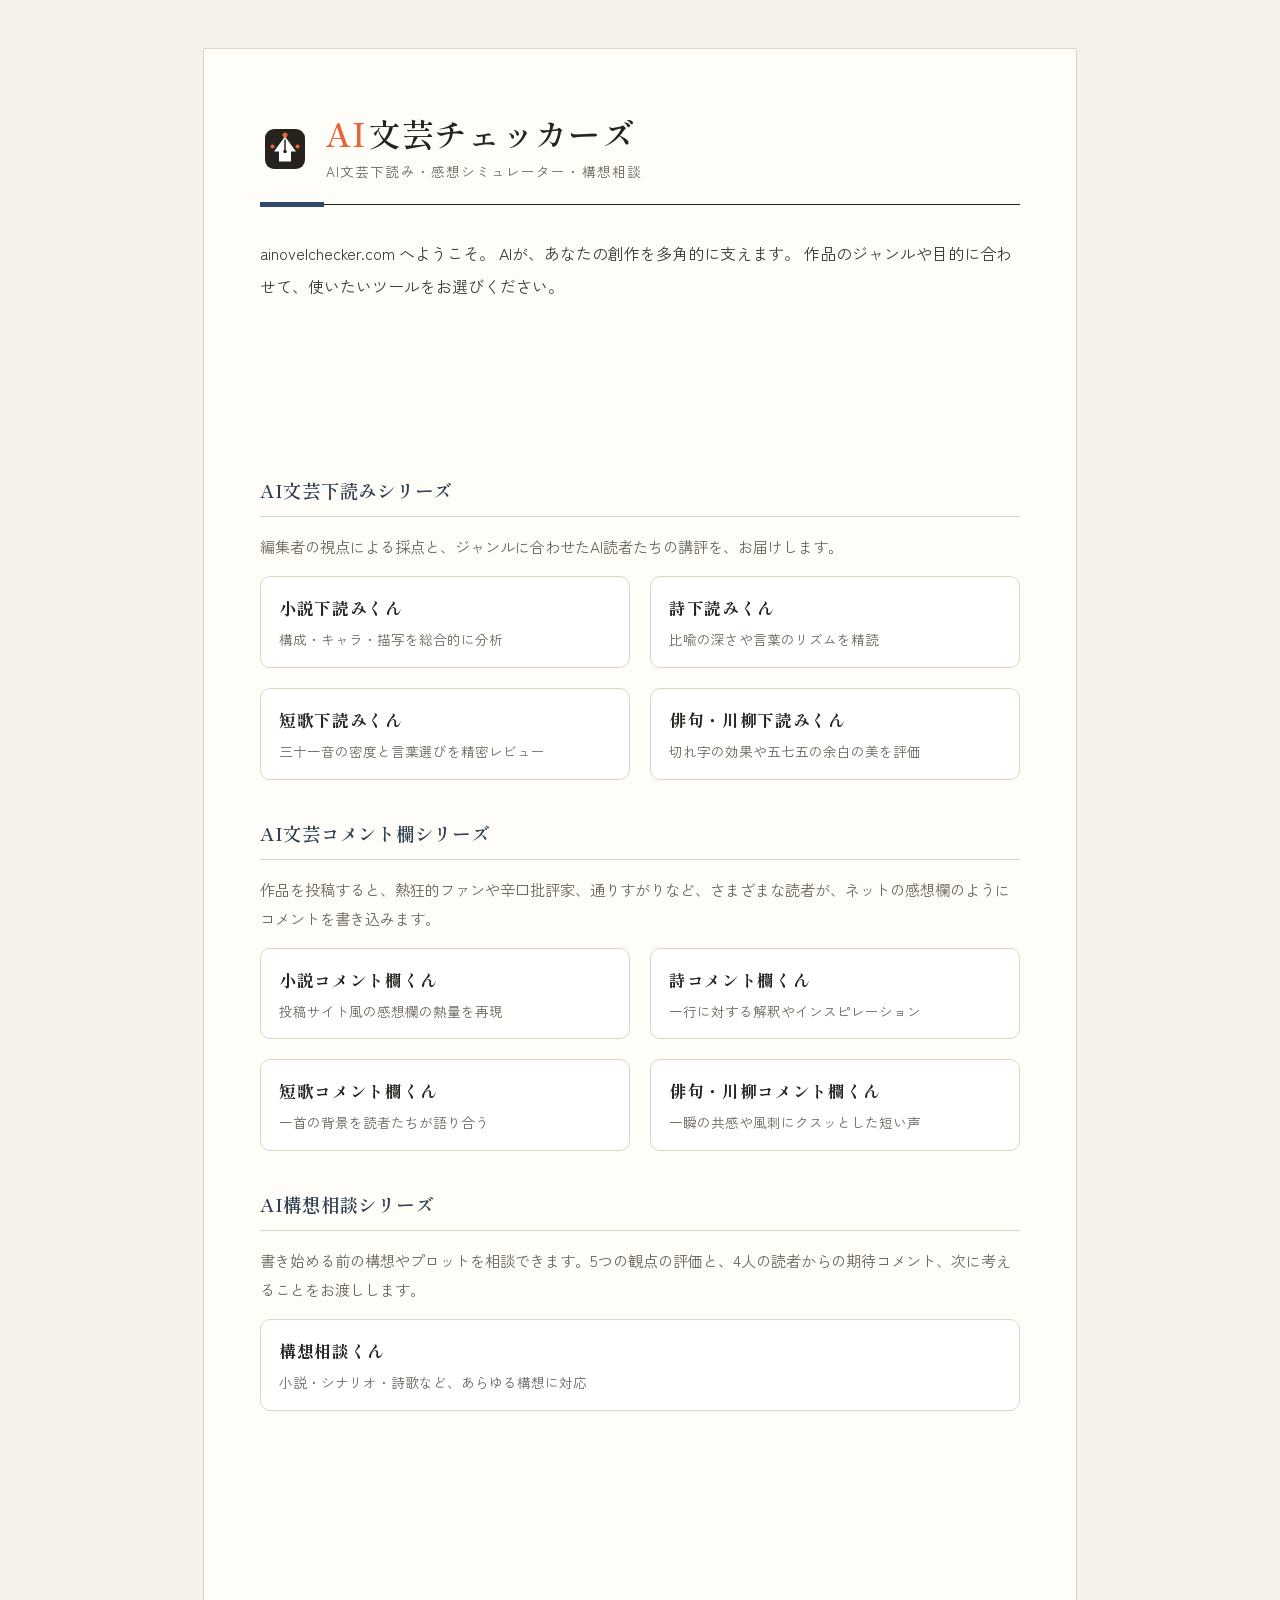
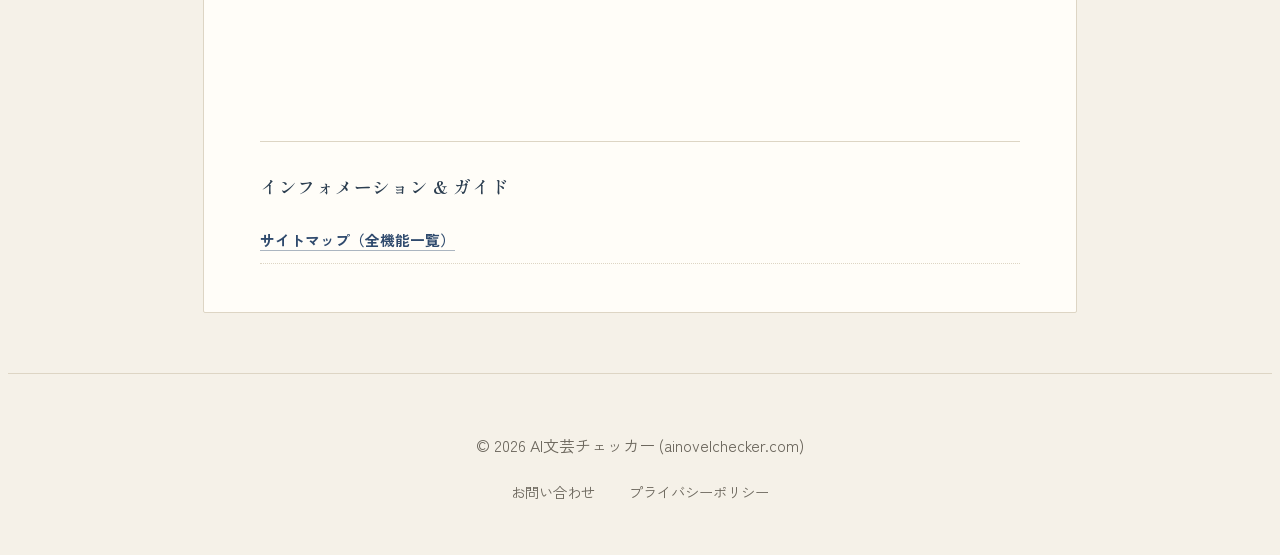
==== commit e52f5df5: "Apply the new site design to all pages - Add design.css (serif headings, paper-like palette, flat ca" ====
--- a/index.html
+++ b/index.html
@@ -2,7 +2,7 @@
 <html lang="ja">
 
 <head>
-    <!-- 👇 ブラウザのタブにロゴを表示する魔法の1行 -->
+    <!-- ブラウザのタブにロゴを表示する魔法の1行 -->
     <link rel="icon" href="data:image/svg+xml,<svg xmlns='http://www.w3.org/2000/svg' viewBox='0 0 100 100'><rect x='10' y='10' width='80' height='80' rx='18' fill='%232c3e50'/><path d='M50,25 L72,55 L62,55 L62,75 L38,75 L38,55 L28,55 Z' fill='%23ffffff'/><line x1='50' y1='32' x2='50' y2='52' stroke='%232c3e50' stroke-width='3' stroke-linecap='round'/><circle cx='50' cy='55' r='3.5' fill='%232c3e50'/><circle cx='50' cy='22' r='5' fill='%233498db'/><circle cx='75' cy='45' r='4' fill='%233498db'/><circle cx='25' cy='45' r='4' fill='%233498db'/><line x1='50' y1='22' x2='50' y2='25' stroke='%233498db' stroke-width='2'/><line x1='72' y1='48' x2='75' y2='45' stroke='%233498db' stroke-width='2'/><line x1='28' y1='48' x2='25' y2='45' stroke='%233498db' stroke-width='2'/></svg>">
     <meta charset="UTF-8">
     <meta name="viewport" content="width=device-width, initial-scale=1.0">
@@ -13,9 +13,13 @@
     <meta property="og:type" content="website">
     <meta name="twitter:card" content="summary_large_image">
     <link rel="stylesheet" href="./style.css">
+    <link rel="preconnect" href="https://fonts.googleapis.com">
+    <link rel="preconnect" href="https://fonts.gstatic.com" crossorigin>
+    <link href="https://fonts.googleapis.com/css2?family=Shippori+Mincho:wght@500;600;700&family=Zen+Kaku+Gothic+New:wght@400;500;700&display=swap" rel="stylesheet">
     <style>
         .ad-slot { text-align: center; margin: 40px auto; }
         #ad-slot-1 { min-height: 90px; }
+        .is-mobile #ad-slot-1 { min-height: 50px; } /* スマホは 320x50 のバナー */
         #ad-slot-2 { min-height: 250px; }
         .ad-sp { display: none; }
         .is-mobile .ad-pc { display: none !important; }
@@ -27,9 +31,10 @@
         }
         .is-mobile body { padding-bottom: 70px; } /* 画面下固定の広告に隠れないための余白 */
         @media (max-width: 768px) {
-            .ad-wide { display: none !important; } /* 728px幅のバナーは狭い画面では隠す */
+            html:not(.is-mobile) .ad-wide { display: none !important; } /* 728px幅のバナーは、パソコンの狭い窓では隠す */
         }
     </style>
+    <link rel="stylesheet" href="./design.css?v=1">
     <script async src="https://www.googletagmanager.com/gtag/js?id=G-DGFSC9SSPG"></script>
     <script>
         window.dataLayer = window.dataLayer || [];
@@ -39,75 +44,71 @@
     </script>
 </head>
 
-<body>
+<body class="page-top">
     <div class="container">
-        <!-- 💡 29行目付近の <h1> を、以下のロゴ付きデザインに差し替え -->
+        <!-- 29行目付近の <h1> を、以下のロゴ付きデザインに差し替え -->
 <div class="site-logo-container">
     <svg class="site-logo-mark" xmlns="http://www.w3.org/2000/svg" viewBox="0 0 100 100" width="50" height="50">
         <!-- 外枠の知的なスクエア（濃紺） -->
-        <rect x="10" y="10" width="80" height="80" rx="18" fill="#2c3e50" />
+        <rect x="10" y="10" width="80" height="80" rx="18" fill="#26231f" />
         
         <!-- 万年筆のペン先（シャープな白抜き） -->
         <path d="M50,25 L72,55 L62,55 L62,75 L38,75 L38,55 L28,55 Z" fill="#ffffff" />
         
         <!-- ペン先のスリット（スリット自体がAIのラインを兼ねる） -->
-        <line x1="50" y1="32" x2="50" y2="52" stroke="#2c3e50" stroke-width="3" stroke-linecap="round" />
-        <circle cx="50" cy="55" r="3.5" fill="#2c3e50" />
+        <line x1="50" y1="32" x2="50" y2="52" stroke="#26231f" stroke-width="3" stroke-linecap="round" />
+        <circle cx="50" cy="55" r="3.5" fill="#26231f" />
         
         <!-- AIのデジタルノード（未来を照らすシアンブルーのドット光） -->
-        <circle cx="50" cy="22" r="5" fill="#3498db" />
-        <circle cx="75" cy="45" r="4" fill="#3498db" />
-        <circle cx="25" cy="45" r="4" fill="#3498db" />
-        <line x1="50" y1="22" x2="50" y2="25" stroke="#3498db" stroke-width="2" />
-        <line x1="72" y1="48" x2="75" y2="45" stroke="#3498db" stroke-width="2" />
-        <line x1="28" y1="48" x2="25" y2="45" stroke="#3498db" stroke-width="2" />
+        <circle cx="50" cy="22" r="5" fill="#e8643c" />
+        <circle cx="75" cy="45" r="4" fill="#e8643c" />
+        <circle cx="25" cy="45" r="4" fill="#e8643c" />
+        <line x1="50" y1="22" x2="50" y2="25" stroke="#e8643c" stroke-width="2" />
+        <line x1="72" y1="48" x2="75" y2="45" stroke="#e8643c" stroke-width="2" />
+        <line x1="28" y1="48" x2="25" y2="45" stroke="#e8643c" stroke-width="2" />
     </svg>
     <div class="site-logo-text">
         <h1 class="main-title"><span class="highlight-ai">AI</span>文芸チェッカーズ</h1>
-        <p class="sub-tagline">AI文芸下読み ＆ 感想シミュレーター</p>
+        <p class="sub-tagline">AI文芸下読み・感想シミュレーター・構想相談</p>
     </div>
 </div>
         
         <section class="service-description">
             <p class="lead-text">
-                「ainovelchecker.com」へようこそ。
-                最新のAI技術を用いて、あなたの創作活動を多角的にサポートする文芸総合支援プラットフォームです。
-                作品のジャンルや目的に合わせて、最適なチェッカーをお選びください。
+                ainovelchecker.com へようこそ。
+                AIが、あなたの創作を多角的に支えます。
+                作品のジャンルや目的に合わせて、使いたいツールをお選びください。
             </p>
         </section>
         
         <!-- 広告①（PCのみ）：概要の下 -->
-        <div id="ad-slot-1" class="ad-slot ad-pc ad-wide"></div>
-
-        <div class="role-section editor-role" style="margin-bottom: 40px;">
-            <h3>🔍 AI文芸下読みシリーズ</h3>
-            <p style="margin-bottom: 20px;">プロの編集者視点による厳格なスコアリングと、各ジャンルに特化したAI読者たちによる多角的な講評フィードバックを提供します。</p>
+        <div id="ad-slot-1" class="ad-slot ad-wide"></div>
+
+        <div class="role-section editor-role">
+            <h3>AI文芸下読みシリーズ</h3>
+            <p>編集者の視点による採点と、ジャンルに合わせたAI読者たちの講評を、お届けします。</p>
             
 
             <div class="reader-intro-grid">
                 <a href="./novel/shitayomi.html" class="portal-tile-link text-blue">
-                    <span class="tile-icon">📚</span>
                     <div class="tile-main">
                         <h4>小説下読みくん</h4>
-                        <p>構成・キャラ・描写を総合ガチ分析</p>
+                        <p>構成・キャラ・描写を総合的に分析</p>
                     </div>
                 </a>
                 <a href="./poetry/shitayomi.html" class="portal-tile-link text-blue">
-                    <span class="tile-icon">✨</span>
                     <div class="tile-main">
                         <h4>詩下読みくん</h4>
                         <p>比喩の深さや言葉のリズムを精読</p>
                     </div>
                 </a>
                 <a href="./tanka/shitayomi.html" class="portal-tile-link text-blue">
-                    <span class="tile-icon">🍃</span>
                     <div class="tile-main">
                         <h4>短歌下読みくん</h4>
                         <p>三十一音の密度と言葉選びを精密レビュー</p>
                     </div>
                 </a>
                 <a href="./haiku/shitayomi.html" class="portal-tile-link text-blue">
-                    <span class="tile-icon">🌸</span>
                     <div class="tile-main">
                         <h4>俳句・川柳下読みくん</h4>
                         <p>切れ字の効果や五七五の余白の美を評価</p>
@@ -116,34 +117,30 @@
             </div>
         </div>
 
-        <div class="role-section reader-role" style="margin-bottom: 40px;">
-            <h3>💬 AI文芸コメント欄シリーズ</h3>
-            <p style="margin-bottom: 20px;">作品を投稿すると、様々な属性（熱狂的ファン、辛口批評家、通りすがり等）を持つAI読者がWeb上のコメント欄を再現し、賑やかに感想を書き込みます。</p>
+        <div class="role-section reader-role">
+            <h3>AI文芸コメント欄シリーズ</h3>
+            <p>作品を投稿すると、熱狂的ファンや辛口批評家、通りすがりなど、さまざまな読者が、ネットの感想欄のようにコメントを書き込みます。</p>
             
             <div class="reader-intro-grid">
                 <a href="./novel/comment.html" class="portal-tile-link text-green">
-                    <span class="tile-icon">📚</span>
                     <div class="tile-main">
                         <h4>小説コメント欄くん</h4>
                         <p>投稿サイト風の感想欄の熱量を再現</p>
                     </div>
                 </a>
                 <a href="./poetry/comment.html" class="portal-tile-link text-green">
-                    <span class="tile-icon">✨</span>
                     <div class="tile-main">
                         <h4>詩コメント欄くん</h4>
                         <p>一行に対する解釈やインスピレーション</p>
                     </div>
                 </a>
                 <a href="./tanka/comment.html" class="portal-tile-link text-green">
-                    <span class="tile-icon">🍃</span>
                     <div class="tile-main">
                         <h4>短歌コメント欄くん</h4>
                         <p>一首の背景を読者たちが語り合う</p>
                     </div>
                 </a>
                 <a href="./haiku/comment.html" class="portal-tile-link text-green">
-                    <span class="tile-icon">🌸</span>
                     <div class="tile-main">
                         <h4>俳句・川柳コメント欄くん</h4>
                         <p>一瞬の共感や風刺にクスッとした短い声</p>
@@ -152,13 +149,12 @@
             </div>
         </div>
 
-        <div class="role-section" style="margin-bottom: 40px; border-left-color: #e67e22;">
-            <h3>💡 AI構想相談シリーズ</h3>
-            <p style="margin-bottom: 20px;">書き始める前の構想やプロットを相談できます。5つの観点の評価と、4人の読者からの期待コメント、次に考えるべきことをお渡しします。</p>
+        <div class="role-section">
+            <h3>AI構想相談シリーズ</h3>
+            <p>書き始める前の構想やプロットを相談できます。5つの観点の評価と、4人の読者からの期待コメント、次に考えることをお渡しします。</p>
 
             <div class="reader-intro-grid">
                 <a href="./idea/consult.html" class="portal-tile-link text-orange">
-                    <span class="tile-icon">💡</span>
                     <div class="tile-main">
                         <h4>構想相談くん</h4>
                         <p>小説・シナリオ・詩歌など、あらゆる構想に対応</p>
@@ -168,12 +164,12 @@
         </div>
 
         <!-- 広告②（PCのみ）：トップ下部 -->
-        <div id="ad-slot-2" class="ad-slot ad-pc"></div>
-
-        <div class="editor-section" style="background: #f8f9fa; border-left: 5px solid #2c3e50;">
+        <div id="ad-slot-2" class="ad-slot"></div>
+
+        <div class="editor-section">
             <h3>インフォメーション & ガイド</h3>
-            <ul class="analysis-points" style="display: grid; grid-template-columns: repeat(auto-fit, minmax(200px, 1fr)); gap: 10px; margin-top: 15px;">
-                <li>📂 <a href="./sitemap.html" style="color: #3498db; text-decoration: none; font-weight: bold;">サイトマップ（全機能一覧）</a></li>
+            <ul class="analysis-points">
+                <li><a href="./sitemap.html">サイトマップ（全機能一覧）</a></li>
             </ul>
         </div>
     </div>
@@ -225,6 +221,9 @@
                 }
             } else {
                 showAd('ad-slot-sp', 596679, 1946951, 'im-76718169a1a44655a39a4279729cdf89');
+                // スマホ用の本文中の広告
+                showAd('ad-slot-1', 596679, 1947458, 'im-2a0b6323c5b2479ca9617c8f79458ccd');
+                showAd('ad-slot-2', 596679, 1947457, 'im-7c5eff47158a4320867bbf6aa7d345f6');
             }
         }
 
--- a/style.css
+++ b/style.css
@@ -66,8 +66,22 @@
 .save-area {
     display: flex;
     justify-content: center;
+    flex-wrap: wrap;
+    gap: 12px;
     margin: 40px 0;
 }
+
+#share-btn {
+    padding: 15px 40px;
+    font-size: 1.2rem;
+    background-color: #000000;
+    color: #ffffff;
+    border: none;
+    border-radius: 50px;
+    cursor: pointer;
+}
+#share-btn:hover { background-color: #333333; }
+#share-btn:disabled { opacity: 0.6; cursor: default; }
 
 #save-image-btn {
     padding: 15px 40px;
--- a/design.css
+++ b/design.css
@@ -0,0 +1,444 @@
+/* サイト全体のデザイン：style.css の後に読み込んで、見た目を「静かな文芸サイト風」に上書きする */
+:root {
+    --paper: #f5f1e8;
+    --card: #fffdf8;
+    --ink: #26231f;
+    --muted: #6b665c;
+    --line: #ddd5c4;
+    --accent: #2f4a6d;
+    --accent-soft: #e9edf3;
+    --star: #f1c40f;
+    --serif: 'Shippori Mincho', 'Noto Serif JP', 'Hiragino Mincho ProN', 'Yu Mincho', serif;
+    --sans: 'Zen Kaku Gothic New', 'Noto Sans JP', 'Hiragino Kaku Gothic ProN', 'Yu Gothic', sans-serif;
+}
+
+body {
+    background: var(--paper);
+    color: var(--ink);
+    font-family: var(--sans);
+    line-height: 1.9;
+}
+
+.container {
+    max-width: 760px;
+    margin: 48px auto;
+    padding: 56px 56px 40px;
+    background: var(--card);
+    border: 1px solid var(--line);
+    border-radius: 2px;
+    box-shadow: none;
+}
+
+h1, h2, h3, h4 {
+    font-family: var(--serif);
+    font-weight: 600;
+    color: var(--ink);
+    letter-spacing: 0.04em;
+}
+
+h1 {
+    position: relative;
+    font-size: 2rem;
+    margin: 8px 0 32px;
+    padding-bottom: 20px;
+    border-bottom: 1px solid var(--ink);
+}
+h1::after {
+    content: "";
+    position: absolute;
+    left: 0;
+    bottom: -3px;
+    width: 64px;
+    height: 5px;
+    background: var(--accent);
+}
+
+.nav-back a {
+    text-decoration: none !important;
+    color: var(--muted) !important;
+    font-size: 0.85rem;
+    letter-spacing: 0.05em;
+}
+
+/* 説明エリア：箱をやめて、紙面に直接書く */
+.service-description {
+    background: none;
+    box-shadow: none;
+    border-radius: 0;
+    padding: 0;
+    margin-bottom: 36px;
+}
+.lead-text {
+    font-size: 1rem;
+    font-weight: 400;
+    color: #403b34;
+    line-height: 2.05;
+}
+.role-section h3 {
+    border-left: none;
+    padding: 0 0 8px;
+    border-bottom: 1px solid var(--line);
+    font-size: 1.15rem;
+    margin: 32px 0 14px;
+}
+.role-section > p { color: var(--muted); font-size: 0.95rem; }
+
+/* ピル型タグ → 罫線つきの箇条書き */
+.analysis-points { display: block; margin: 0; }
+.analysis-points li {
+    position: relative;
+    background: none;
+    border: none;
+    border-bottom: 1px dotted var(--line);
+    border-radius: 0;
+    padding: 9px 0 9px 1.4em;
+    font-size: 0.92rem;
+}
+.analysis-points li::before {
+    content: "—";
+    position: absolute;
+    left: 0;
+    color: var(--accent);
+}
+.analysis-points li strong { font-family: var(--serif); color: var(--ink); }
+
+.section-divider { border-top: 1px solid var(--line); margin: 36px 0; }
+
+.intro-card {
+    background: transparent;
+    border: 1px solid var(--line);
+    border-radius: 2px;
+    padding: 16px 18px;
+}
+.intro-card { height: auto; }
+.intro-card:hover { transform: none; border-color: var(--accent); }
+.intro-card h4 { color: var(--ink); font-size: 1rem; margin: 0 0 8px; }
+.intro-card p { font-size: 0.88rem; color: var(--muted); margin: 0; }
+
+.guide-text {
+    font-family: var(--serif);
+    font-size: 1.05rem;
+    font-weight: 600;
+    color: var(--ink);
+    margin-top: 40px;
+}
+
+/* 入力欄・ボタン */
+textarea {
+    background: #fffefb;
+    border: 1px solid #c9bfa9;
+    border-radius: 2px;
+    font-family: inherit;
+    line-height: 1.9;
+    padding: 16px 18px;
+}
+textarea:focus { outline: 2px solid var(--accent-soft); border-color: var(--accent); }
+input[type="file"] { font-family: inherit; font-size: 0.85rem; }
+
+button {
+    background: var(--ink);
+    border-radius: 2px;
+    letter-spacing: 0.12em;
+    font-size: 1rem;
+    padding: 12px 34px;
+    font-family: inherit;
+}
+button:hover { background: var(--accent); }
+#save-image-btn {
+    background: var(--ink);
+    color: #fff;
+    border: 1px solid var(--ink);
+    border-radius: 2px;
+    box-shadow: none;
+    font-size: 1rem;
+    padding: 14px 40px;
+}
+#save-image-btn:hover { background: var(--accent); border-color: var(--accent); transform: none; }
+
+#share-btn {
+    background: transparent;
+    color: var(--ink);
+    border: 1px solid var(--ink);
+    border-radius: 2px;
+    font-size: 1rem;
+    padding: 14px 32px;
+}
+#share-btn:hover { background: var(--ink); color: #fff; }
+
+/* 結果・サンプル */
+.example-use h3 { font-size: 1.1rem; }
+.result-header { border-bottom: 1px solid var(--line); }
+.result-header h2 { font-size: 1.4rem; }
+#avg-score { color: var(--ink); font-family: var(--serif); }
+#main-star-rating { filter: none; }
+/* 総合評価の星：サンプルも結果画面も、同じ大きさにそろえる */
+.main-star-container .star-rating,
+#main-star-rating {
+    font-size: 1.4rem; /* 「総合」の文字（.result-header h2）と同じ大きさ */
+    letter-spacing: 6px;
+    line-height: 1.4;
+}
+.star-rating { color: #d9d2c2; }
+.star-rating::before { color: var(--star); }
+
+#reader-cards { gap: 0; }
+.card {
+    background: transparent;
+    border: none;
+    border-bottom: 1px solid var(--line);
+    border-radius: 0;
+    box-shadow: none;
+    padding: 20px 0;
+}
+.reader-icon {
+    background: #efe9db;
+    width: 44px;
+    height: 44px;
+    font-size: 1.3rem;
+}
+.reader-name { font-family: var(--serif); }
+.reader-meta { color: var(--muted); }
+.reader-comment { color: #3a362f; line-height: 1.85; }
+
+/* 最後のカードの下線があるので、上線は引かない（線が2本になるのを防ぐ） */
+.editor-feedback-area { border-top: none; padding-top: 0; }
+
+/* 結果の中の「今後のヒント」：目立たせる */
+.editor-feedback-area .editor-section {
+    background: #faf6ec;
+    border: none;
+    border-left: 3px solid var(--accent);
+    border-radius: 0;
+    padding: 24px 28px;
+}
+.editor-feedback-area .editor-section h3 { border-bottom: 1px solid var(--line); }
+
+/* ページ下部の案内（使い方・FAQ）：枠をやめて、静かな本文にする */
+.container > .editor-section {
+    background: none;
+    border: none;
+    border-top: 1px solid var(--line);
+    border-radius: 0;
+    padding: 28px 0 8px;
+    margin-top: 28px;
+}
+.container > .editor-section h3 {
+    border-bottom: none;
+    padding-bottom: 0;
+    margin-bottom: 14px;
+    font-size: 1.1rem;
+}
+.good { background: #f3f6f1; border: 1px solid #d9e0d4; border-radius: 2px; }
+.bad  { background: #f8f1ea; border: 1px solid #e6d8c8; border-radius: 2px; }
+.point-box h3 { font-size: 1.05rem; }
+
+#loading { color: var(--accent); font-weight: 400; }
+
+#result { background-color: transparent !important; }
+.faq-item { border-bottom: 1px solid var(--line); padding-bottom: 14px; margin-bottom: 14px; }
+
+.site-footer {
+    background: transparent;
+    border-top: 1px solid var(--line);
+    color: var(--muted);
+}
+.footer-links a { color: var(--muted); }
+
+/* 枠の中の見出し：説明セクション用の上余白が効かないようにする */
+.point-box h3,
+.editor-feedback-area .editor-section h3 {
+    margin: 0 0 12px;
+    line-height: 1.5;
+}
+.point-box,
+.editor-feedback-area .editor-section { padding-top: 18px; padding-bottom: 18px; }
+.editor-feedback-area .editor-section p { margin-bottom: 0; }
+
+/* コメント欄ページ：1件ずつ角の丸いカードに分ける */
+.comment-timeline {
+    gap: 14px;
+    margin-top: 16px;
+    padding-right: 0;
+}
+.comment-card {
+    background: #ffffff;
+    border: 1px solid var(--line);
+    border-radius: 10px;
+    box-shadow: none;
+    padding: 16px 18px;
+    gap: 12px;
+    transition: none;
+}
+.comment-card:hover { transform: none; background: #ffffff; border-color: var(--line); }
+.comment-avatar {
+    background: #e8eef6; /* 元のデザインのような、ほんのり青みのある色 */
+    width: 44px;
+    height: 44px;
+    font-size: 1.3rem;
+    align-self: flex-start;
+}
+.comment-header {
+    justify-content: space-between;
+    flex-wrap: wrap;
+    gap: 4px 12px;
+    margin-bottom: 4px;
+}
+.comment-user-name {
+    font-family: var(--sans);
+    font-weight: 700;
+    font-size: 0.95rem;
+    color: var(--ink);
+}
+.comment-meta {
+    font-size: 0.85rem;
+    color: #8c8c8c; /* 無彩色の灰色 */
+}
+.comment-text { color: #000000; line-height: 1.8; margin: 0; }
+#comment-result h2 {
+    margin: 32px 0 0;
+    padding-bottom: 10px;
+    border-bottom: 1px solid var(--line);
+    font-size: 1.3rem;
+}
+.thumb-wrapper {
+    background: transparent;
+    border: 1px solid var(--line);
+    border-radius: 2px;
+    box-shadow: none;
+}
+.thumb-wrapper:hover { transform: none; border-color: var(--accent); box-shadow: none; }
+.thumb-label { color: var(--muted); font-weight: 400; }
+.zoomable { border-radius: 2px; }
+
+/* 構想相談ページ */
+.overview-box {
+    background: #faf6ec;
+    border: none;
+    border-left: 3px solid var(--accent);
+    border-radius: 0;
+    padding: 16px 20px;
+    margin-bottom: 24px;
+    line-height: 1.8;
+}
+.axis-list { gap: 0; margin-top: 8px; }
+.axis-item {
+    background: transparent;
+    border: none;
+    border-bottom: 1px solid var(--line);
+    border-radius: 0;
+    padding: 16px 0;
+}
+.axis-name { font-family: var(--serif); font-size: 1.05rem; color: var(--ink); }
+.axis-comment { color: #3a362f; line-height: 1.85; }
+.example-use h4 { margin: 28px 0 8px; font-size: 1.05rem; }
+.next-steps li::marker { color: var(--accent); font-weight: 700; }
+.sample-heading {
+    margin: 32px 0 0;
+    padding-bottom: 10px;
+    border-bottom: 1px solid var(--line);
+    font-size: 1.15rem;
+}
+.sample-cards { display: flex; flex-direction: column; margin-top: 20px; }
+#overall-summary, .sample-summary { white-space: pre-line; }
+#result > h3 {
+    margin: 32px 0 0;
+    padding-bottom: 10px;
+    border-bottom: 1px solid var(--line);
+    font-size: 1.15rem;
+}
+
+/* トップ・サイトマップ */
+.site-logo-container {
+    position: relative;
+    justify-content: flex-start;
+    gap: 16px;
+    margin: 8px 0 32px;
+    padding-bottom: 20px;
+    border-bottom: 1px solid var(--ink);
+}
+.site-logo-container::after {
+    content: "";
+    position: absolute;
+    left: 0;
+    bottom: -3px;
+    width: 64px;
+    height: 5px;
+    background: var(--accent);
+}
+.site-logo-container:hover .site-logo-mark { transform: none; }
+.site-logo-text { text-align: left; }
+.site-logo-text .main-title {
+    margin: 0;
+    padding: 0;
+    border-bottom: none;
+    font-size: 2rem;
+    font-weight: 600;
+    letter-spacing: 0.04em;
+    line-height: 1.3;
+    color: var(--ink);
+}
+.site-logo-text .main-title::after { display: none; }
+.highlight-ai { color: #e8643c; font-family: var(--serif); margin-right: 2px; }
+.sub-tagline { margin: 4px 0 0; color: var(--muted); font-weight: 400; font-size: 0.85rem; letter-spacing: 0.08em; }
+@media (max-width: 480px) {
+    .site-logo-container { flex-direction: row; text-align: left; }
+    .site-logo-text .main-title { font-size: 1.5rem; }
+}
+
+.container > .role-section { margin-bottom: 36px; }
+.portal-tile-link {
+    background: #ffffff;
+    border: 1px solid var(--line);
+    border-radius: 10px;
+    padding: 16px 18px;
+    gap: 14px;
+    box-shadow: none;
+    transition: border-color 0.15s;
+}
+.tile-icon { width: 52px; height: 52px; font-size: 1.6rem; background: #f3eee2; border-radius: 50%; }
+.tile-main h4 { margin: 0 0 4px; font-family: var(--serif); font-size: 1.05rem; color: var(--ink); }
+.tile-main p { color: var(--muted); font-size: 0.85rem; line-height: 1.6; }
+.portal-tile-link:hover { border-color: var(--accent); background: #ffffff; transform: none; box-shadow: none; }
+.portal-tile-link:hover .tile-main h4 { color: var(--accent); }
+.portal-tile-link:hover .tile-icon { transform: none; background: #f3eee2; }
+
+/* 一覧のリンク：藍色＋下線で、リンクだと分かるようにする */
+.analysis-points a {
+    color: var(--accent);
+    font-weight: 700;
+    text-decoration: underline;
+    text-decoration-color: rgba(47, 74, 109, 0.4);
+    text-underline-offset: 4px;
+}
+.analysis-points a:hover { color: #1d3350; text-decoration-color: currentColor; }
+/* トップ・サイトマップの一覧：左の「—」は付けない */
+.page-top .analysis-points li,
+.page-sitemap .analysis-points li { padding-left: 0; }
+.page-top .analysis-points li::before,
+.page-sitemap .analysis-points li::before { content: none; }
+.map-desc { display: block; margin-top: 2px; color: var(--muted); font-size: 0.88rem; font-weight: 400; }
+
+/* 一首・歌集などの、モード選択 */
+.mode-select-container {
+    display: flex;
+    flex-wrap: wrap;
+    gap: 8px 24px;
+    margin: 0 0 16px;
+    padding: 12px 16px;
+    background: #fffefb;
+    border: 1px solid var(--line);
+    border-radius: 2px;
+}
+.mode-select-container label {
+    display: flex;
+    align-items: center;
+    gap: 8px;
+    font-weight: 500;
+    cursor: pointer;
+}
+.mode-select-container input[type="radio"] { accent-color: var(--accent); transform: scale(1.1); }
+
+@media (max-width: 600px) {
+    .container { margin: 0; padding: 28px 20px; border: none; }
+    h1 { font-size: 1.6rem; }
+}
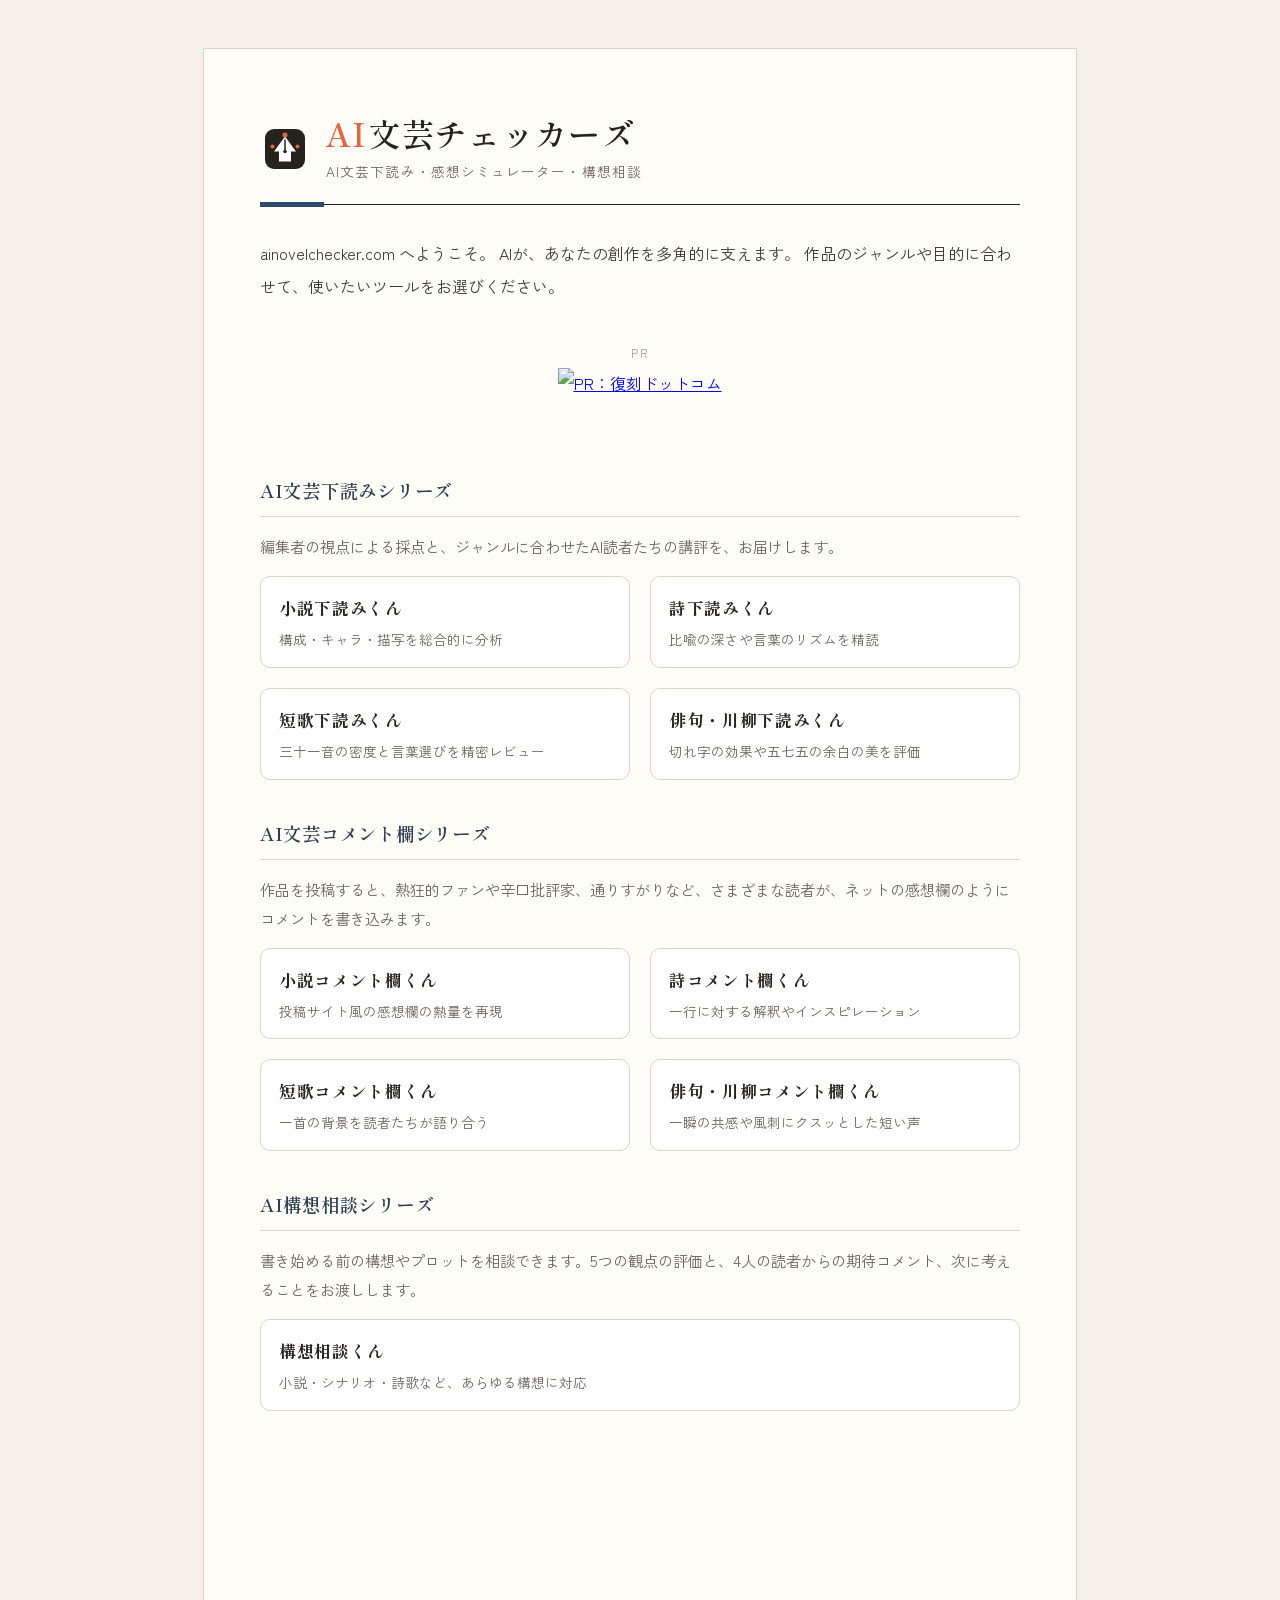
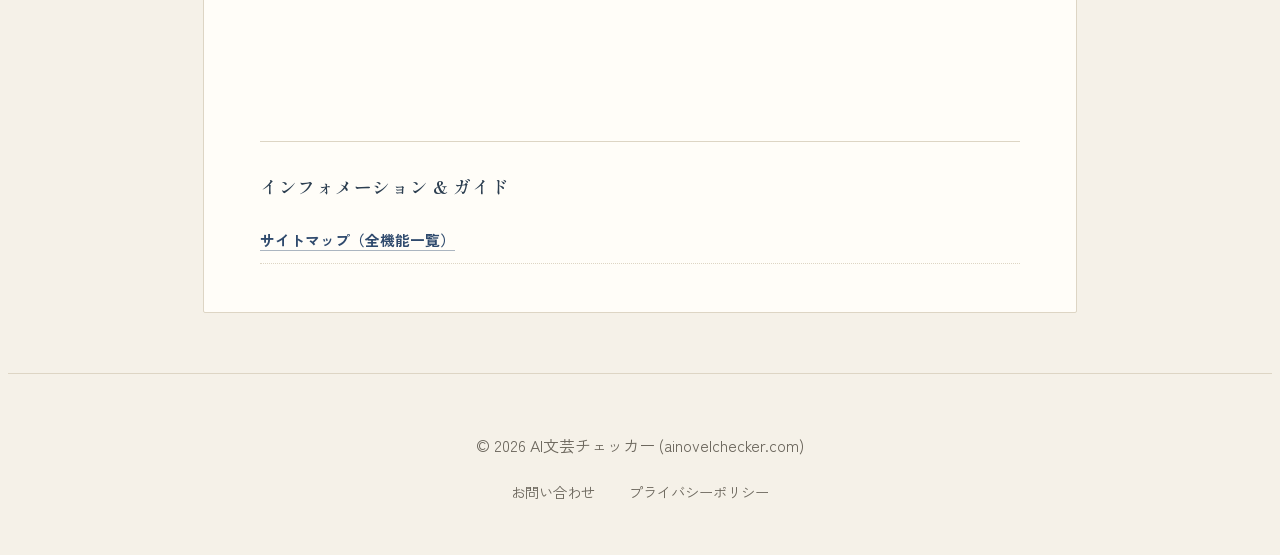
==== commit 6bb4dcbb: "Rotate affiliate (A8) and i-mobile ads in the below-overview slot - Add affiliate.js: picks an ad pe" ====
--- a/index.html
+++ b/index.html
@@ -188,6 +188,7 @@
     <!-- 広告③のスマホ用（画面下固定）。スマホ幅のときだけ読み込む -->
     <div id="ad-slot-sp" class="ad-sp"></div>
 
+    <script src="./affiliate.js?v=1"></script>
     <script>
     // i-mobile 広告：端末の種類（スマホ・タブレット／パソコン）で出し分ける。
     // パソコンでは、横幅が足りないときだけ728pxのバナーを読み込まない（CSSでも隠す）。
@@ -213,16 +214,29 @@
             box.appendChild(s);
         }
 
+        // 概要の下の枠：ページを開くたびに、アフィリエイトとi-mobileを、割合で選んで表示する（選び方は affiliate.js）
+        var slot1Choice = window.Slot4Affiliate ? window.Slot4Affiliate.pick('banner') : null;
+        function showSlot1(showImobile) {
+            var slot = document.getElementById('ad-slot-1');
+            if (!slot || slot.getAttribute('data-loaded')) return;
+            if (slot1Choice) {
+                slot.setAttribute('data-loaded', '1');
+                window.Slot4Affiliate.render(slot, slot1Choice);
+            } else {
+                showImobile();
+            }
+        }
+
         function apply() {
             if (!isMobile) {
                 showAd('ad-slot-2', 596678, 1946950, 'im-142f1d3ccf2b4320bd698e949b0eedc1');
                 if (wideMq.matches) {
-                    showAd('ad-slot-1', 596678, 1946949, 'im-d3920e8532cb47bbaefc0fcbe9091da3');
+                    showSlot1(function () { showAd('ad-slot-1', 596678, 1946949, 'im-d3920e8532cb47bbaefc0fcbe9091da3'); });
                 }
             } else {
                 showAd('ad-slot-sp', 596679, 1946951, 'im-76718169a1a44655a39a4279729cdf89');
                 // スマホ用の本文中の広告
-                showAd('ad-slot-1', 596679, 1947458, 'im-2a0b6323c5b2479ca9617c8f79458ccd');
+                showSlot1(function () { showAd('ad-slot-1', 596679, 1947458, 'im-2a0b6323c5b2479ca9617c8f79458ccd'); });
                 showAd('ad-slot-2', 596679, 1947457, 'im-7c5eff47158a4320867bbf6aa7d345f6');
             }
         }
